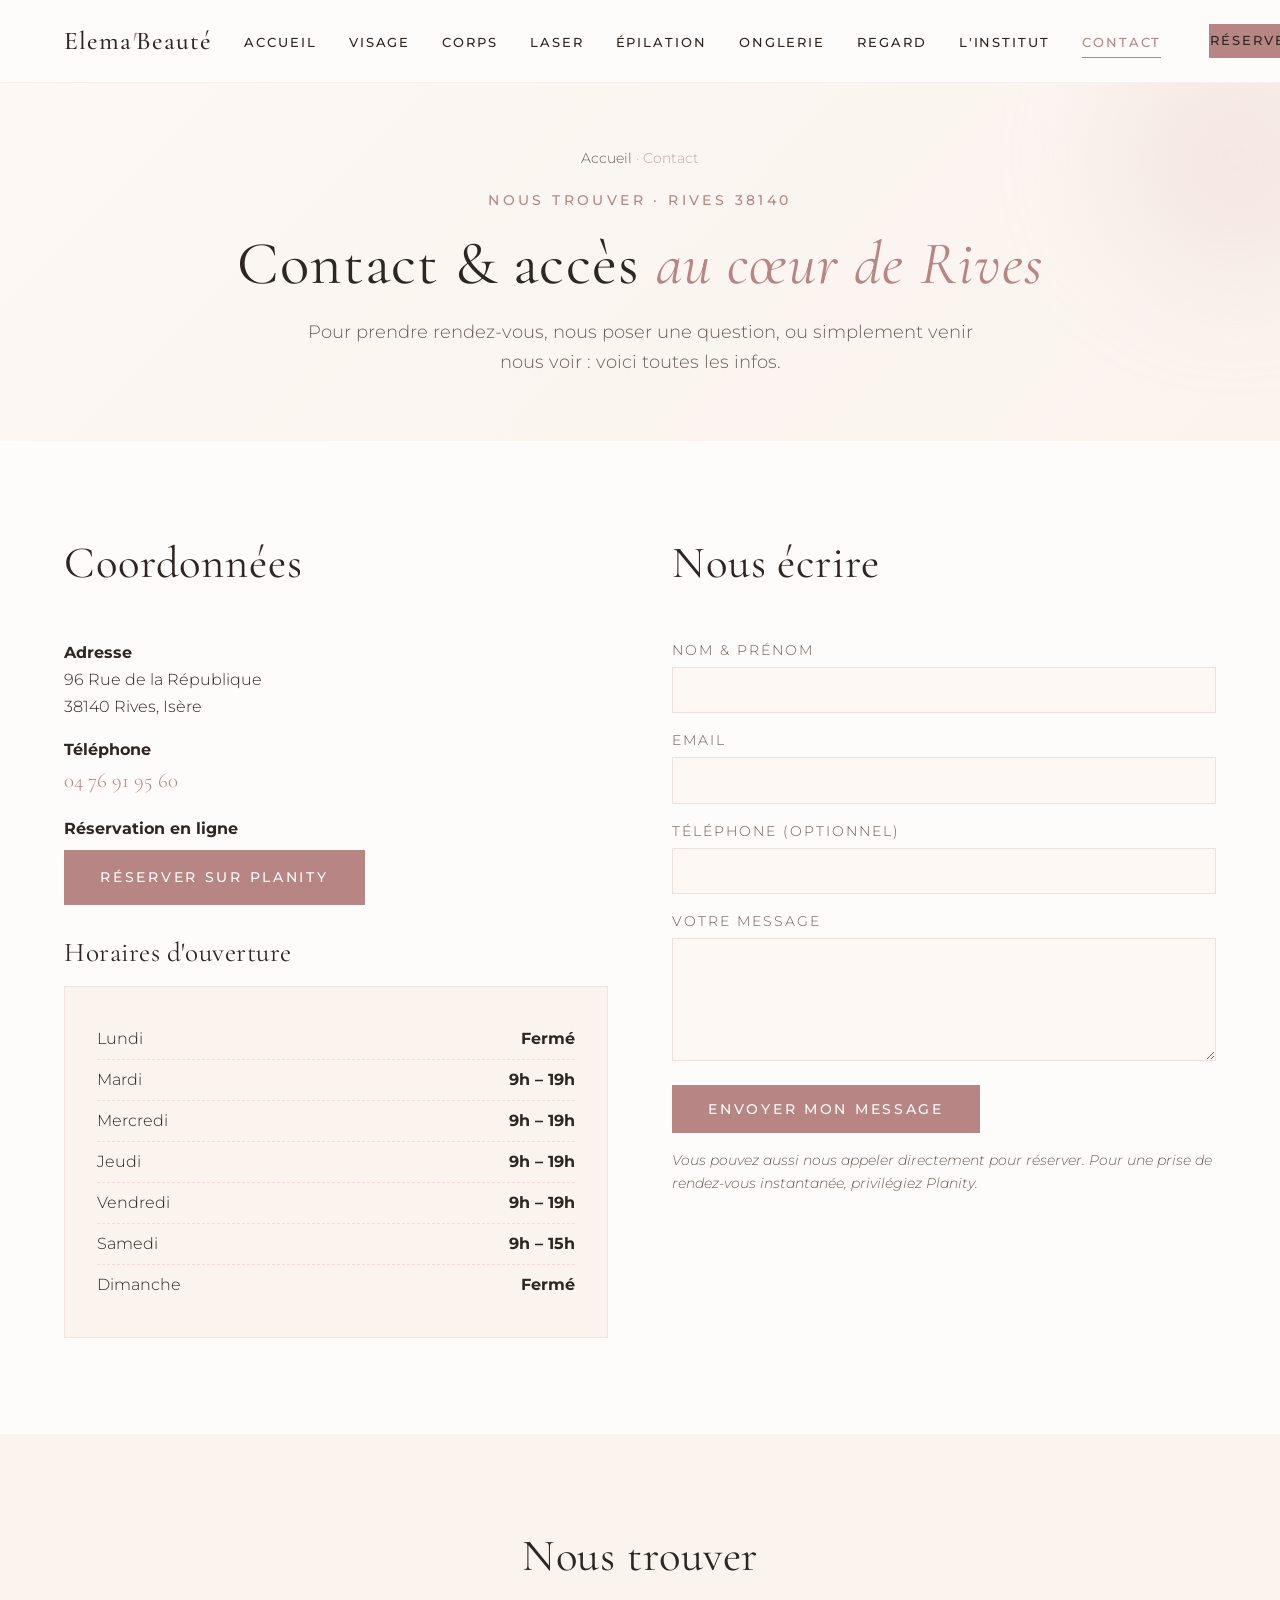
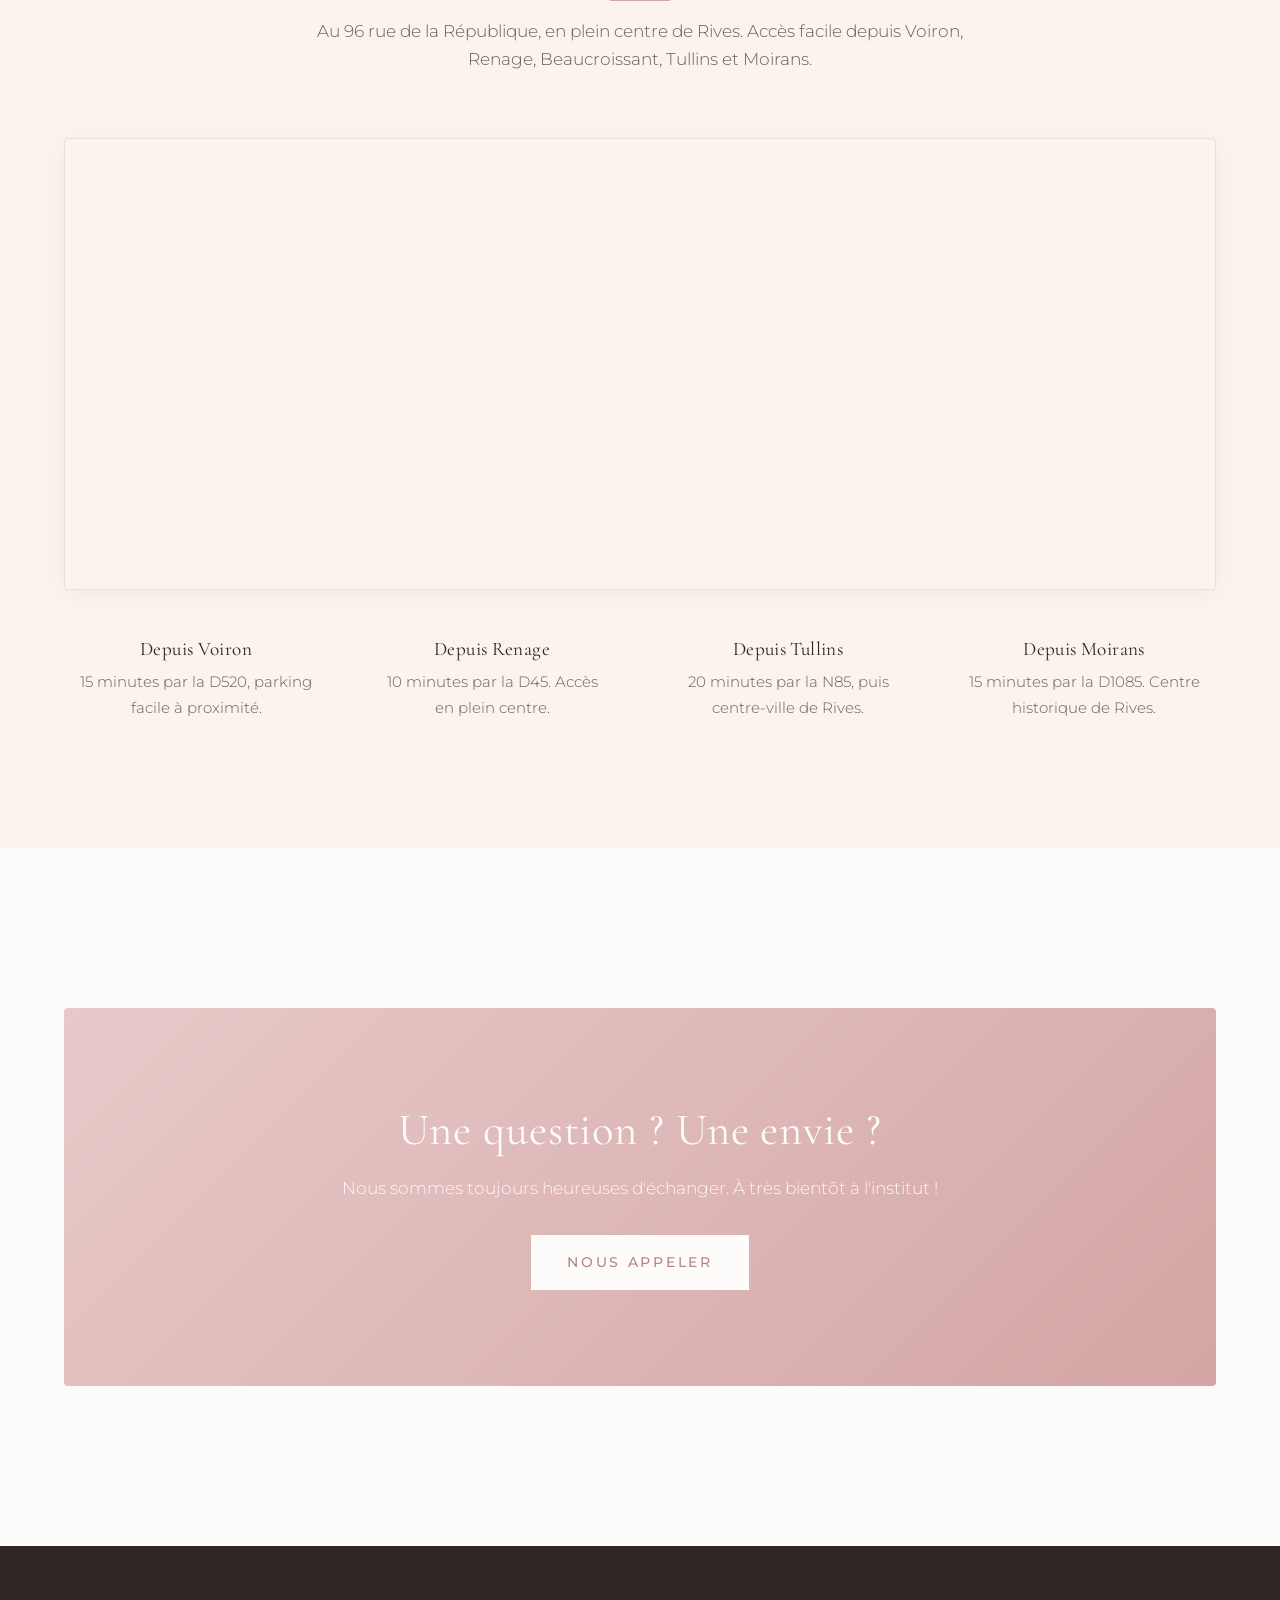
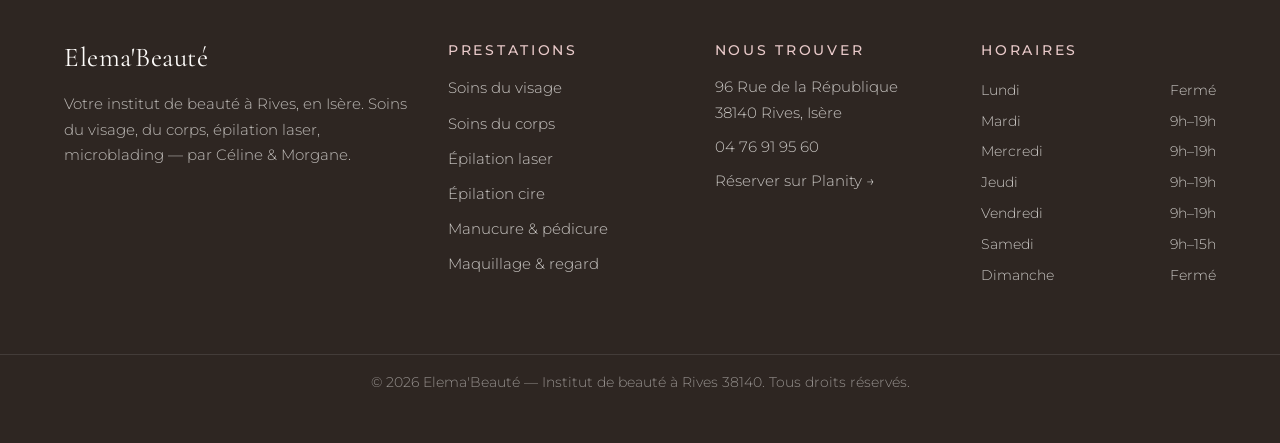
==== contact.html @ 602cd8ba "Initial commit — site Elema'Beauté Rives 38140 Site vitrine multi-pages pour l'institut de beauté El" ====
<!DOCTYPE html>
<html lang="fr">
<head>
  <meta charset="UTF-8">
  <meta name="viewport" content="width=device-width, initial-scale=1.0">

  <title>Contact Elema'Beauté Rives 38140 — Adresse, horaires, plan d'accès</title>
  <meta name="description" content="Contactez Elema'Beauté à Rives : 96 Rue de la République, 38140 Rives. Tél : 04 76 91 95 60. Horaires, plan, accès depuis Voiron, Renage, Tullins.">
  <meta name="keywords" content="contact Elema'Beauté, institut Rives adresse, accès institut Rives Voiron, plan Rives 38140, téléphone institut beauté Rives">
  <meta name="robots" content="index, follow">
  <link rel="canonical" href="https://elemabeaute.fr/contact.html">

  <meta property="og:title" content="Contact Elema'Beauté à Rives 38140">
  <meta property="og:description" content="96 Rue de la République, 38140 Rives. 04 76 91 95 60.">
  <meta property="og:type" content="website">
  <meta property="og:url" content="https://elemabeaute.fr/contact.html">

  <meta name="geo.region" content="FR-38">
  <meta name="geo.placename" content="Rives">
  <meta name="geo.position" content="45.353;5.503">
  <meta name="ICBM" content="45.353, 5.503">

  <link rel="preconnect" href="https://fonts.googleapis.com">
  <link rel="preconnect" href="https://fonts.gstatic.com" crossorigin>
  <link href="https://fonts.googleapis.com/css2?family=Cormorant+Garamond:ital,wght@0,300;0,400;0,500;1,400&family=Montserrat:wght@300;400;500;600&display=swap" rel="stylesheet">
  <link rel="stylesheet" href="css/style.css">
  <link rel="icon" type="image/svg+xml" href="data:image/svg+xml,<svg xmlns='http://www.w3.org/2000/svg' viewBox='0 0 32 32'><text y='26' font-size='28'>🌸</text></svg>">
</head>
<body>

  <nav class="navbar"><div class="container">
    <a href="index.html" class="nav-logo">Elema<span>'</span>Beauté</a>
    <button class="nav-toggle" aria-label="Ouvrir le menu" aria-expanded="false"><span></span><span></span><span></span></button>
    <ul class="nav-menu">
      <li><a href="index.html">Accueil</a></li>
      <li><a href="soins-visage.html">Visage</a></li>
      <li><a href="soins-corps.html">Corps</a></li>
      <li><a href="epilation-laser.html">Laser</a></li>
      <li><a href="epilation.html">Épilation</a></li>
      <li><a href="manucure-pedicure.html">Onglerie</a></li>
      <li><a href="maquillage-regard.html">Regard</a></li>
      <li><a href="institut.html">L'institut</a></li>
      <li><a href="contact.html" class="active">Contact</a></li>
      <li class="nav-cta"><a href="https://www.planity.com/elema-beaute-38140-rives" target="_blank" rel="noopener" class="btn btn-primary">Réserver</a></li>
    </ul>
  </div></nav>

  <header class="page-hero">
    <div class="container">
      <nav class="breadcrumb"><a href="index.html">Accueil</a> · Contact</nav>
      <span class="eyebrow">Nous trouver · Rives 38140</span>
      <h1>Contact & accès <span style="color:var(--rose-poudre-fonce);font-style:italic;">au cœur de Rives</span></h1>
      <p>Pour prendre rendez-vous, nous poser une question, ou simplement venir nous voir : voici toutes les infos.</p>
    </div>
  </header>

  <section class="section-white">
    <div class="container">
      <div style="display:grid;grid-template-columns:1fr 1fr;gap:var(--space-lg);">
        <div>
          <h2 class="brush-stroke">Coordonnées</h2>

          <p style="margin-top:var(--space-md);"><strong>Adresse</strong><br>
          96 Rue de la République<br>
          38140 Rives, Isère</p>

          <p><strong>Téléphone</strong><br>
          <a href="tel:+33476919560" style="font-size:1.3rem;font-family:var(--font-serif);">04 76 91 95 60</a></p>

          <p><strong>Réservation en ligne</strong><br>
          <a href="https://www.planity.com/elema-beaute-38140-rives" target="_blank" rel="noopener" class="btn btn-primary" style="margin-top:var(--space-xs);">Réserver sur Planity</a></p>

          <h3 style="margin-top:var(--space-md);">Horaires d'ouverture</h3>
          <div style="background:var(--creme);padding:var(--space-md);border:1px solid rgba(212,165,165,0.2);">
            <div style="display:flex;justify-content:space-between;padding:0.4rem 0;border-bottom:1px dashed rgba(212,165,165,0.3);"><span>Lundi</span><strong>Fermé</strong></div>
            <div style="display:flex;justify-content:space-between;padding:0.4rem 0;border-bottom:1px dashed rgba(212,165,165,0.3);"><span>Mardi</span><strong>9h – 19h</strong></div>
            <div style="display:flex;justify-content:space-between;padding:0.4rem 0;border-bottom:1px dashed rgba(212,165,165,0.3);"><span>Mercredi</span><strong>9h – 19h</strong></div>
            <div style="display:flex;justify-content:space-between;padding:0.4rem 0;border-bottom:1px dashed rgba(212,165,165,0.3);"><span>Jeudi</span><strong>9h – 19h</strong></div>
            <div style="display:flex;justify-content:space-between;padding:0.4rem 0;border-bottom:1px dashed rgba(212,165,165,0.3);"><span>Vendredi</span><strong>9h – 19h</strong></div>
            <div style="display:flex;justify-content:space-between;padding:0.4rem 0;border-bottom:1px dashed rgba(212,165,165,0.3);"><span>Samedi</span><strong>9h – 15h</strong></div>
            <div style="display:flex;justify-content:space-between;padding:0.4rem 0;"><span>Dimanche</span><strong>Fermé</strong></div>
          </div>
        </div>

        <div>
          <h2 class="brush-stroke">Nous écrire</h2>
          <form action="mailto:contact@elemabeaute.fr" method="post" enctype="text/plain" style="margin-top:var(--space-md);">
            <div style="margin-bottom:var(--space-sm);">
              <label for="name" style="display:block;margin-bottom:0.3rem;font-size:0.85rem;letter-spacing:0.15em;text-transform:uppercase;color:var(--gris-doux);">Nom & Prénom</label>
              <input type="text" id="name" name="name" required style="width:100%;padding:0.8rem;border:1px solid rgba(212,165,165,0.3);background:var(--creme-clair);font-family:var(--font-sans);font-size:1rem;">
            </div>
            <div style="margin-bottom:var(--space-sm);">
              <label for="email" style="display:block;margin-bottom:0.3rem;font-size:0.85rem;letter-spacing:0.15em;text-transform:uppercase;color:var(--gris-doux);">Email</label>
              <input type="email" id="email" name="email" required style="width:100%;padding:0.8rem;border:1px solid rgba(212,165,165,0.3);background:var(--creme-clair);font-family:var(--font-sans);font-size:1rem;">
            </div>
            <div style="margin-bottom:var(--space-sm);">
              <label for="phone" style="display:block;margin-bottom:0.3rem;font-size:0.85rem;letter-spacing:0.15em;text-transform:uppercase;color:var(--gris-doux);">Téléphone (optionnel)</label>
              <input type="tel" id="phone" name="phone" style="width:100%;padding:0.8rem;border:1px solid rgba(212,165,165,0.3);background:var(--creme-clair);font-family:var(--font-sans);font-size:1rem;">
            </div>
            <div style="margin-bottom:var(--space-sm);">
              <label for="message" style="display:block;margin-bottom:0.3rem;font-size:0.85rem;letter-spacing:0.15em;text-transform:uppercase;color:var(--gris-doux);">Votre message</label>
              <textarea id="message" name="message" rows="5" required style="width:100%;padding:0.8rem;border:1px solid rgba(212,165,165,0.3);background:var(--creme-clair);font-family:var(--font-sans);font-size:1rem;resize:vertical;"></textarea>
            </div>
            <button type="submit" class="btn btn-primary">Envoyer mon message</button>
          </form>

          <p style="margin-top:var(--space-sm);font-size:0.85rem;color:var(--gris-doux);font-style:italic;">Vous pouvez aussi nous appeler directement pour réserver. Pour une prise de rendez-vous instantanée, privilégiez Planity.</p>
        </div>
      </div>
    </div>
  </section>

  <section class="section-cream">
    <div class="container">
      <h2 class="section-title">Nous trouver</h2>
      <p class="section-intro">Au 96 rue de la République, en plein centre de Rives. Accès facile depuis Voiron, Renage, Beaucroissant, Tullins et Moirans.</p>

      <div style="border:1px solid rgba(212,165,165,0.3);overflow:hidden;border-radius:4px;box-shadow:var(--shadow-soft);">
        <iframe
          src="https://www.google.com/maps?q=96+Rue+de+la+République,+38140+Rives&hl=fr&output=embed"
          width="100%"
          height="450"
          style="border:0;display:block;"
          allowfullscreen=""
          loading="lazy"
          referrerpolicy="no-referrer-when-downgrade"
          title="Plan d'accès à Elema'Beauté à Rives"></iframe>
      </div>

      <div style="display:grid;grid-template-columns:repeat(auto-fit,minmax(200px,1fr));gap:var(--space-md);margin-top:var(--space-md);">
        <div class="benefit">
          <h4>Depuis Voiron</h4>
          <p>15 minutes par la D520, parking facile à proximité.</p>
        </div>
        <div class="benefit">
          <h4>Depuis Renage</h4>
          <p>10 minutes par la D45. Accès en plein centre.</p>
        </div>
        <div class="benefit">
          <h4>Depuis Tullins</h4>
          <p>20 minutes par la N85, puis centre-ville de Rives.</p>
        </div>
        <div class="benefit">
          <h4>Depuis Moirans</h4>
          <p>15 minutes par la D1085. Centre historique de Rives.</p>
        </div>
      </div>
    </div>
  </section>

  <section class="section-white">
    <div class="container">
      <div class="cta-block">
        <h2>Une question ? Une envie ?</h2>
        <p>Nous sommes toujours heureuses d'échanger. À très bientôt à l'institut !</p>
        <a href="tel:+33476919560" class="btn btn-primary">Nous appeler</a>
      </div>
    </div>
  </section>

  <footer class="footer">
    <div class="container">
      <div class="footer-brand"><h3>Elema'Beauté</h3><p>Votre institut de beauté à Rives, en Isère. Soins du visage, du corps, épilation laser, microblading — par Céline & Morgane.</p></div>
      <div><h4>Prestations</h4><ul><li><a href="soins-visage.html">Soins du visage</a></li><li><a href="soins-corps.html">Soins du corps</a></li><li><a href="epilation-laser.html">Épilation laser</a></li><li><a href="epilation.html">Épilation cire</a></li><li><a href="manucure-pedicure.html">Manucure & pédicure</a></li><li><a href="maquillage-regard.html">Maquillage & regard</a></li></ul></div>
      <div class="footer-contact"><h4>Nous trouver</h4><p>96 Rue de la République<br>38140 Rives, Isère</p><p><a href="tel:+33476919560">04 76 91 95 60</a></p><p><a href="https://www.planity.com/elema-beaute-38140-rives" target="_blank" rel="noopener">Réserver sur Planity →</a></p></div>
      <div><h4>Horaires</h4><div class="footer-hours"><div><span>Lundi</span><span>Fermé</span></div><div><span>Mardi</span><span>9h–19h</span></div><div><span>Mercredi</span><span>9h–19h</span></div><div><span>Jeudi</span><span>9h–19h</span></div><div><span>Vendredi</span><span>9h–19h</span></div><div><span>Samedi</span><span>9h–15h</span></div><div><span>Dimanche</span><span>Fermé</span></div></div></div>
    </div>
    <div class="footer-bottom"><p>© <span id="current-year"></span> Elema'Beauté — Institut de beauté à Rives 38140. Tous droits réservés.</p></div>
  </footer>

  <script src="js/main.js" defer></script>
</body>
</html>
---- css/style.css ----
/* ============================================
   ELEMA'BEAUTÉ — Feuille de style globale
   Institut de beauté à Rives (38140)
   ============================================ */

/* -------- Variables : charte rose poudré -------- */
:root {
  /* Palette */
  --rose-poudre: #d4a5a5;
  --rose-poudre-clair: #e8c9c9;
  --rose-poudre-fonce: #b88585;
  --vieux-rose: #c08989;
  --creme: #faf3ee;
  --creme-clair: #fdf8f4;
  --beige: #f0e4d8;
  --blanc-casse: #fefcfa;
  --noir-doux: #2e2622;
  --gris-doux: #6b5d57;
  --gris-clair: #b8a9a3;
  --dore: #c9a87c;

  /* Typographie */
  --font-serif: 'Cormorant Garamond', 'Times New Roman', serif;
  --font-sans: 'Montserrat', -apple-system, BlinkMacSystemFont, sans-serif;

  /* Espacements */
  --space-xs: 0.5rem;
  --space-sm: 1rem;
  --space-md: 2rem;
  --space-lg: 4rem;
  --space-xl: 6rem;

  /* Conteneur */
  --container-max: 1200px;
  --container-pad: 1.5rem;

  /* Transitions */
  --transition-fast: 0.2s ease;
  --transition: 0.35s ease;

  /* Ombres douces */
  --shadow-soft: 0 4px 20px rgba(180, 130, 130, 0.08);
  --shadow-medium: 0 10px 40px rgba(180, 130, 130, 0.12);
}

/* -------- Reset & base -------- */
*, *::before, *::after {
  box-sizing: border-box;
  margin: 0;
  padding: 0;
}

html {
  scroll-behavior: smooth;
  font-size: 16px;
}

body {
  font-family: var(--font-sans);
  font-weight: 300;
  font-size: 1rem;
  line-height: 1.7;
  color: var(--noir-doux);
  background-color: var(--blanc-casse);
  -webkit-font-smoothing: antialiased;
  -moz-osx-font-smoothing: grayscale;
}

img {
  max-width: 100%;
  height: auto;
  display: block;
}

a {
  color: var(--rose-poudre-fonce);
  text-decoration: none;
  transition: color var(--transition-fast);
}

a:hover {
  color: var(--vieux-rose);
}

/* -------- Typographie -------- */
h1, h2, h3, h4, h5, h6 {
  font-family: var(--font-serif);
  font-weight: 400;
  line-height: 1.2;
  color: var(--noir-doux);
  letter-spacing: 0.02em;
}

h1 {
  font-size: clamp(2.2rem, 5vw, 3.8rem);
  margin-bottom: var(--space-md);
}

h2 {
  font-size: clamp(1.8rem, 4vw, 2.8rem);
  margin-bottom: var(--space-sm);
}

h3 {
  font-size: clamp(1.3rem, 2.5vw, 1.7rem);
  margin-bottom: var(--space-sm);
}

h4 {
  font-size: 1.2rem;
  margin-bottom: var(--space-xs);
}

p {
  margin-bottom: var(--space-sm);
}

.eyebrow {
  font-family: var(--font-sans);
  font-size: 0.85rem;
  font-weight: 500;
  letter-spacing: 0.25em;
  text-transform: uppercase;
  color: var(--rose-poudre-fonce);
  margin-bottom: var(--space-sm);
  display: inline-block;
}

.section-title {
  text-align: center;
  margin-bottom: var(--space-sm);
}

.section-title::after {
  content: "";
  display: block;
  width: 60px;
  height: 1px;
  background-color: var(--rose-poudre);
  margin: var(--space-sm) auto 0;
}

.section-intro {
  text-align: center;
  max-width: 700px;
  margin: 0 auto var(--space-lg);
  color: var(--gris-doux);
  font-size: 1.05rem;
}

/* -------- Conteneur -------- */
.container {
  max-width: var(--container-max);
  margin: 0 auto;
  padding: 0 var(--container-pad);
}

.container-narrow {
  max-width: 900px;
  margin: 0 auto;
  padding: 0 var(--container-pad);
}

section {
  padding: var(--space-xl) 0;
}

/* -------- Boutons -------- */
.btn {
  display: inline-block;
  padding: 0.95rem 2.2rem;
  font-family: var(--font-sans);
  font-size: 0.85rem;
  font-weight: 500;
  letter-spacing: 0.2em;
  text-transform: uppercase;
  text-decoration: none;
  border: 1px solid transparent;
  cursor: pointer;
  transition: all var(--transition);
}

.btn-primary {
  background-color: var(--rose-poudre-fonce);
  color: var(--blanc-casse);
  border-color: var(--rose-poudre-fonce);
}

.btn-primary:hover {
  background-color: var(--vieux-rose);
  color: var(--blanc-casse);
  transform: translateY(-2px);
  box-shadow: var(--shadow-medium);
}

.btn-outline {
  background-color: transparent;
  color: var(--rose-poudre-fonce);
  border-color: var(--rose-poudre-fonce);
}

.btn-outline:hover {
  background-color: var(--rose-poudre-fonce);
  color: var(--blanc-casse);
}

.btn-ghost {
  background: transparent;
  color: var(--noir-doux);
  border-color: transparent;
  padding: 0.5rem 1rem;
}

.btn-ghost:hover {
  color: var(--rose-poudre-fonce);
}

/* -------- Navigation -------- */
.navbar {
  position: sticky;
  top: 0;
  z-index: 100;
  background-color: rgba(254, 252, 250, 0.96);
  backdrop-filter: blur(10px);
  border-bottom: 1px solid rgba(212, 165, 165, 0.15);
  padding: 1.2rem 0;
}

.navbar .container {
  display: flex;
  justify-content: space-between;
  align-items: center;
  gap: var(--space-md);
}

.nav-logo {
  font-family: var(--font-serif);
  font-size: 1.6rem;
  font-weight: 500;
  color: var(--noir-doux);
  letter-spacing: 0.04em;
  text-decoration: none;
}

.nav-logo span {
  color: var(--rose-poudre-fonce);
  font-style: italic;
}

.nav-menu {
  display: flex;
  list-style: none;
  gap: 2rem;
  align-items: center;
}

.nav-menu a {
  font-family: var(--font-sans);
  font-size: 0.8rem;
  font-weight: 500;
  letter-spacing: 0.15em;
  text-transform: uppercase;
  color: var(--noir-doux);
  position: relative;
  padding: 0.3rem 0;
}

.nav-menu a:hover,
.nav-menu a.active {
  color: var(--rose-poudre-fonce);
}

.nav-menu a.active::after {
  content: "";
  position: absolute;
  bottom: -4px;
  left: 0;
  right: 0;
  height: 1px;
  background-color: var(--rose-poudre-fonce);
}

.nav-toggle {
  display: none;
  background: none;
  border: none;
  cursor: pointer;
  padding: 0.5rem;
  flex-direction: column;
  gap: 5px;
}

.nav-toggle span {
  display: block;
  width: 25px;
  height: 2px;
  background-color: var(--noir-doux);
  transition: var(--transition);
}

.nav-cta {
  margin-left: 1rem;
}

/* -------- Hero -------- */
.hero {
  position: relative;
  min-height: 80vh;
  display: flex;
  align-items: center;
  background: linear-gradient(135deg, var(--creme-clair) 0%, var(--creme) 50%, var(--beige) 100%);
  overflow: hidden;
  padding: var(--space-xl) 0;
}

.hero::before {
  content: "";
  position: absolute;
  top: -100px;
  right: -100px;
  width: 400px;
  height: 400px;
  background-color: var(--rose-poudre-clair);
  border-radius: 50%;
  opacity: 0.3;
  filter: blur(80px);
}

.hero::after {
  content: "";
  position: absolute;
  bottom: -150px;
  left: -100px;
  width: 500px;
  height: 500px;
  background-color: var(--rose-poudre);
  border-radius: 50%;
  opacity: 0.15;
  filter: blur(100px);
}

.hero .container {
  position: relative;
  z-index: 2;
  display: grid;
  grid-template-columns: 1fr 1fr;
  gap: var(--space-lg);
  align-items: center;
}

.hero-content h1 {
  margin-bottom: var(--space-md);
}

.hero-content h1 .accent {
  color: var(--rose-poudre-fonce);
  font-style: italic;
}

.hero-subtitle {
  font-size: 1.15rem;
  color: var(--gris-doux);
  margin-bottom: var(--space-md);
  max-width: 540px;
}

.hero-cta {
  display: flex;
  gap: var(--space-sm);
  flex-wrap: wrap;
}

.hero-image {
  position: relative;
}

.hero-image img {
  border-radius: 4px;
  box-shadow: var(--shadow-medium);
}

.hero-image::before {
  content: "";
  position: absolute;
  top: 20px;
  left: 20px;
  right: -20px;
  bottom: -20px;
  border: 1px solid var(--rose-poudre);
  z-index: -1;
}

/* Hero secondaire (pages internes) */
.page-hero {
  background: linear-gradient(135deg, var(--creme-clair) 0%, var(--creme) 100%);
  padding: var(--space-lg) 0;
  text-align: center;
  position: relative;
  overflow: hidden;
}

.page-hero::before {
  content: "";
  position: absolute;
  top: -50px;
  right: -80px;
  width: 250px;
  height: 250px;
  background-color: var(--rose-poudre-clair);
  border-radius: 50%;
  opacity: 0.3;
  filter: blur(60px);
}

.page-hero .container {
  position: relative;
  z-index: 2;
}

.page-hero h1 {
  margin-bottom: var(--space-sm);
}

.page-hero p {
  max-width: 700px;
  margin: 0 auto;
  color: var(--gris-doux);
  font-size: 1.1rem;
}

.breadcrumb {
  font-size: 0.85rem;
  color: var(--gris-clair);
  margin-bottom: var(--space-sm);
}

.breadcrumb a {
  color: var(--gris-doux);
}

/* -------- Sections alternées -------- */
.section-cream {
  background-color: var(--creme);
}

.section-rose {
  background-color: var(--creme-clair);
}

.section-white {
  background-color: var(--blanc-casse);
}

/* -------- Cards services -------- */
.services-grid {
  display: grid;
  grid-template-columns: repeat(auto-fit, minmax(280px, 1fr));
  gap: var(--space-md);
  margin-top: var(--space-md);
}

.service-card {
  background-color: var(--blanc-casse);
  padding: var(--space-md);
  border: 1px solid rgba(212, 165, 165, 0.2);
  transition: all var(--transition);
  text-align: center;
}

.service-card:hover {
  transform: translateY(-5px);
  box-shadow: var(--shadow-medium);
  border-color: var(--rose-poudre);
}

.service-card-icon {
  width: 60px;
  height: 60px;
  margin: 0 auto var(--space-sm);
  display: flex;
  align-items: center;
  justify-content: center;
  background-color: var(--creme);
  border-radius: 50%;
  color: var(--rose-poudre-fonce);
}

.service-card h3 {
  margin-bottom: var(--space-xs);
}

.service-card p {
  color: var(--gris-doux);
  font-size: 0.95rem;
  margin-bottom: var(--space-sm);
}

.service-card a {
  font-family: var(--font-sans);
  font-size: 0.8rem;
  font-weight: 500;
  letter-spacing: 0.2em;
  text-transform: uppercase;
  color: var(--rose-poudre-fonce);
}

.service-card a::after {
  content: " →";
}

/* -------- Tableau prix -------- */
.pricing-table {
  margin: var(--space-md) 0;
  background-color: var(--blanc-casse);
  border: 1px solid rgba(212, 165, 165, 0.2);
  padding: var(--space-md);
}

.pricing-table h3 {
  color: var(--rose-poudre-fonce);
  border-bottom: 1px solid var(--rose-poudre-clair);
  padding-bottom: var(--space-xs);
  margin-bottom: var(--space-sm);
}

.pricing-row {
  display: flex;
  justify-content: space-between;
  align-items: baseline;
  padding: 0.8rem 0;
  border-bottom: 1px dashed rgba(212, 165, 165, 0.2);
  gap: var(--space-sm);
}

.pricing-row:last-child {
  border-bottom: none;
}

.pricing-info {
  flex: 1;
}

.pricing-name {
  font-weight: 500;
  color: var(--noir-doux);
}

.pricing-duration {
  font-size: 0.85rem;
  color: var(--gris-clair);
  display: block;
  margin-top: 2px;
}

.pricing-price {
  font-family: var(--font-serif);
  font-size: 1.3rem;
  color: var(--rose-poudre-fonce);
  font-weight: 500;
  white-space: nowrap;
}

/* -------- Benefits / Listes valorisées -------- */
.benefits-grid {
  display: grid;
  grid-template-columns: repeat(auto-fit, minmax(250px, 1fr));
  gap: var(--space-md);
  margin: var(--space-md) 0;
}

.benefit {
  text-align: center;
  padding: var(--space-sm);
}

.benefit-number {
  font-family: var(--font-serif);
  font-size: 2.5rem;
  color: var(--rose-poudre);
  font-style: italic;
  display: block;
  margin-bottom: var(--space-xs);
}

.benefit h4 {
  margin-bottom: var(--space-xs);
}

.benefit p {
  color: var(--gris-doux);
  font-size: 0.95rem;
}

/* Liste check */
.check-list {
  list-style: none;
  margin: var(--space-sm) 0;
}

.check-list li {
  padding: 0.5rem 0 0.5rem 2rem;
  position: relative;
  color: var(--noir-doux);
}

.check-list li::before {
  content: "✓";
  position: absolute;
  left: 0;
  color: var(--rose-poudre-fonce);
  font-weight: 500;
}

/* -------- Étapes / déroulé -------- */
.steps {
  display: grid;
  grid-template-columns: repeat(auto-fit, minmax(220px, 1fr));
  gap: var(--space-md);
  margin: var(--space-md) 0;
  counter-reset: step;
}

.step {
  text-align: center;
  position: relative;
  padding: var(--space-md) var(--space-sm);
}

.step::before {
  counter-increment: step;
  content: counter(step, decimal-leading-zero);
  font-family: var(--font-serif);
  font-style: italic;
  font-size: 3rem;
  color: var(--rose-poudre);
  opacity: 0.6;
  display: block;
  margin-bottom: var(--space-xs);
}

.step h4 {
  margin-bottom: var(--space-xs);
}

.step p {
  color: var(--gris-doux);
  font-size: 0.95rem;
}

/* -------- FAQ -------- */
.faq {
  max-width: 800px;
  margin: 0 auto;
}

.faq-item {
  border-bottom: 1px solid rgba(212, 165, 165, 0.3);
  padding: var(--space-sm) 0;
}

.faq-question {
  width: 100%;
  background: none;
  border: none;
  text-align: left;
  font-family: var(--font-serif);
  font-size: 1.15rem;
  color: var(--noir-doux);
  cursor: pointer;
  padding: 0.5rem 0;
  display: flex;
  justify-content: space-between;
  align-items: center;
  gap: var(--space-sm);
  transition: color var(--transition-fast);
}

.faq-question:hover {
  color: var(--rose-poudre-fonce);
}

.faq-question::after {
  content: "+";
  font-size: 1.5rem;
  color: var(--rose-poudre-fonce);
  transition: transform var(--transition);
  flex-shrink: 0;
}

.faq-item.open .faq-question::after {
  transform: rotate(45deg);
}

.faq-answer {
  max-height: 0;
  overflow: hidden;
  transition: max-height var(--transition), padding var(--transition);
  color: var(--gris-doux);
  line-height: 1.7;
}

.faq-item.open .faq-answer {
  max-height: 500px;
  padding: 0.5rem 0 var(--space-sm);
}

/* -------- Témoignages -------- */
.testimonials {
  display: grid;
  grid-template-columns: repeat(auto-fit, minmax(280px, 1fr));
  gap: var(--space-md);
  margin-top: var(--space-md);
}

.testimonial {
  background-color: var(--blanc-casse);
  padding: var(--space-md);
  border: 1px solid rgba(212, 165, 165, 0.2);
  position: relative;
}

.testimonial::before {
  content: """;
  position: absolute;
  top: -10px;
  left: 20px;
  font-family: var(--font-serif);
  font-size: 5rem;
  color: var(--rose-poudre);
  line-height: 1;
}

.testimonial-stars {
  color: var(--dore);
  margin-bottom: var(--space-xs);
  letter-spacing: 2px;
}

.testimonial-text {
  font-style: italic;
  color: var(--gris-doux);
  margin-bottom: var(--space-sm);
  line-height: 1.7;
}

.testimonial-author {
  font-weight: 500;
  color: var(--noir-doux);
}

/* -------- CTA Block -------- */
.cta-block {
  background: linear-gradient(135deg, var(--rose-poudre-clair) 0%, var(--rose-poudre) 100%);
  padding: var(--space-xl) var(--space-md);
  text-align: center;
  color: var(--blanc-casse);
  border-radius: 4px;
  margin: var(--space-lg) 0;
}

.cta-block h2 {
  color: var(--blanc-casse);
  margin-bottom: var(--space-sm);
}

.cta-block p {
  color: rgba(254, 252, 250, 0.95);
  margin-bottom: var(--space-md);
  font-size: 1.05rem;
  max-width: 600px;
  margin-left: auto;
  margin-right: auto;
}

.cta-block .btn-primary {
  background-color: var(--blanc-casse);
  color: var(--rose-poudre-fonce);
  border-color: var(--blanc-casse);
}

.cta-block .btn-primary:hover {
  background-color: var(--noir-doux);
  color: var(--blanc-casse);
  border-color: var(--noir-doux);
}

/* -------- Footer -------- */
.footer {
  background-color: var(--noir-doux);
  color: var(--blanc-casse);
  padding: var(--space-xl) 0 var(--space-md);
}

.footer .container {
  display: grid;
  grid-template-columns: 1.5fr 1fr 1fr 1fr;
  gap: var(--space-md);
  margin-bottom: var(--space-lg);
}

.footer-brand h3 {
  color: var(--blanc-casse);
  font-family: var(--font-serif);
  margin-bottom: var(--space-sm);
}

.footer-brand p {
  color: rgba(254, 252, 250, 0.7);
  font-size: 0.95rem;
}

.footer h4 {
  font-family: var(--font-sans);
  font-size: 0.85rem;
  letter-spacing: 0.2em;
  text-transform: uppercase;
  color: var(--rose-poudre-clair);
  margin-bottom: var(--space-sm);
  font-weight: 500;
}

.footer ul {
  list-style: none;
}

.footer ul li {
  margin-bottom: 0.5rem;
}

.footer ul a,
.footer-contact a {
  color: rgba(254, 252, 250, 0.75);
  font-size: 0.95rem;
  transition: color var(--transition-fast);
}

.footer ul a:hover,
.footer-contact a:hover {
  color: var(--rose-poudre-clair);
}

.footer-contact p {
  color: rgba(254, 252, 250, 0.75);
  margin-bottom: 0.5rem;
  font-size: 0.95rem;
}

.footer-hours {
  font-size: 0.9rem;
}

.footer-hours div {
  display: flex;
  justify-content: space-between;
  padding: 0.2rem 0;
  color: rgba(254, 252, 250, 0.75);
}

.footer-bottom {
  border-top: 1px solid rgba(254, 252, 250, 0.1);
  padding-top: var(--space-sm);
  text-align: center;
  font-size: 0.85rem;
  color: rgba(254, 252, 250, 0.5);
}

/* -------- Responsive -------- */
@media (max-width: 968px) {
  .hero .container {
    grid-template-columns: 1fr;
    text-align: center;
  }

  .hero-image {
    order: -1;
    max-width: 500px;
    margin: 0 auto;
  }

  .hero-cta {
    justify-content: center;
  }

  .footer .container {
    grid-template-columns: 1fr 1fr;
  }
}

@media (max-width: 768px) {
  :root {
    --space-xl: 4rem;
    --space-lg: 3rem;
  }

  .navbar .container {
    flex-wrap: wrap;
  }

  .nav-toggle {
    display: flex;
  }

  .nav-menu {
    flex-direction: column;
    width: 100%;
    background-color: var(--blanc-casse);
    padding: var(--space-md) 0;
    gap: 0;
    display: none;
  }

  .nav-menu.open {
    display: flex;
  }

  .nav-menu li {
    width: 100%;
    text-align: center;
    padding: 0.7rem 0;
  }

  .nav-cta {
    margin: var(--space-sm) auto 0;
  }

  .hero {
    min-height: auto;
  }

  .hero-cta {
    flex-direction: column;
    align-items: stretch;
  }

  .hero-cta .btn {
    text-align: center;
  }

  .footer .container {
    grid-template-columns: 1fr;
    gap: var(--space-md);
  }

  .pricing-row {
    flex-direction: column;
    align-items: flex-start;
    gap: 0.3rem;
  }
}

/* -------- Utilitaires -------- */
.text-center { text-align: center; }
.mt-lg { margin-top: var(--space-lg); }
.mb-lg { margin-bottom: var(--space-lg); }

/* Animations légères */
@keyframes fadeInUp {
  from {
    opacity: 0;
    transform: translateY(20px);
  }
  to {
    opacity: 1;
    transform: translateY(0);
  }
}

.fade-in {
  animation: fadeInUp 0.8s ease-out;
}

/* Coup de pinceau décoratif (réf : flyer client) */
.brush-stroke {
  position: relative;
  display: inline-block;
}

.brush-stroke::before {
  content: "";
  position: absolute;
  top: 50%;
  left: -10%;
  right: -10%;
  height: 1.5em;
  background-color: var(--rose-poudre-clair);
  opacity: 0.4;
  z-index: -1;
  transform: translateY(-50%) skewX(-3deg);
  border-radius: 50% 30% 40% 60%;
}
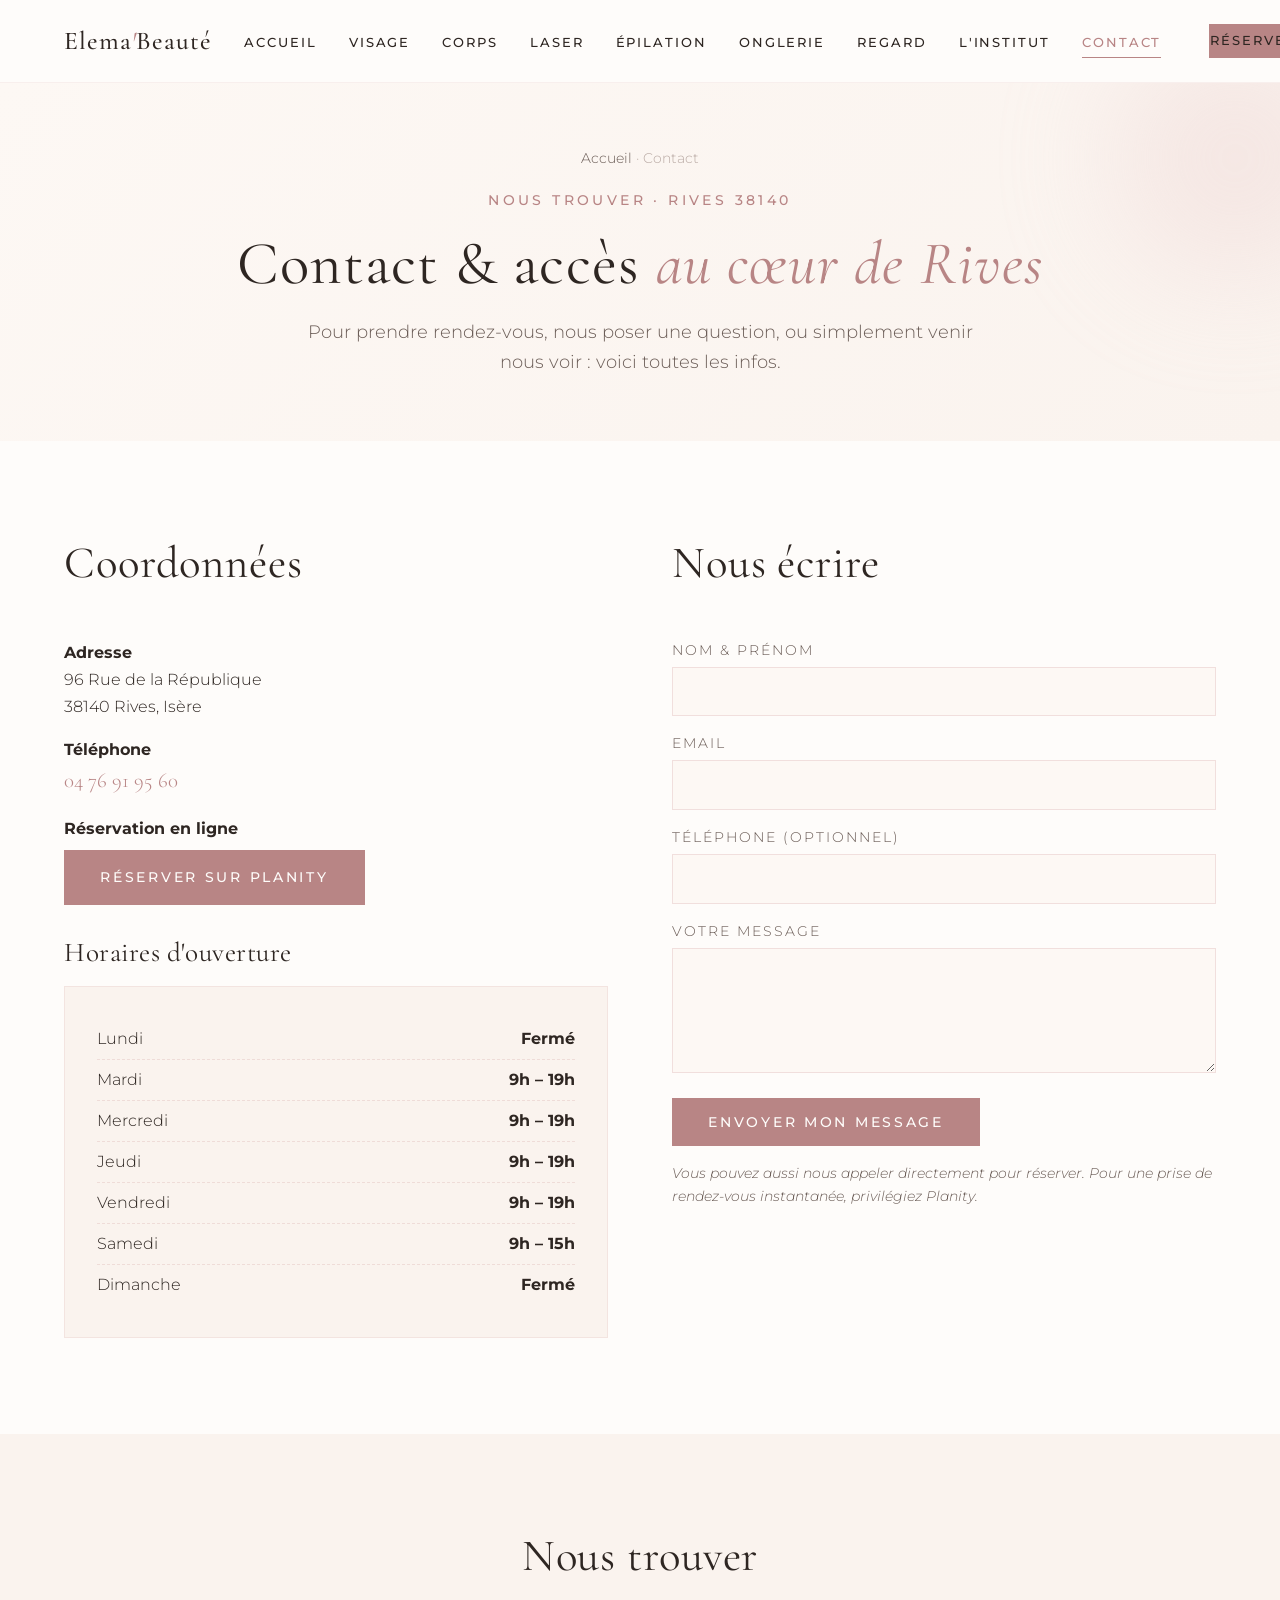
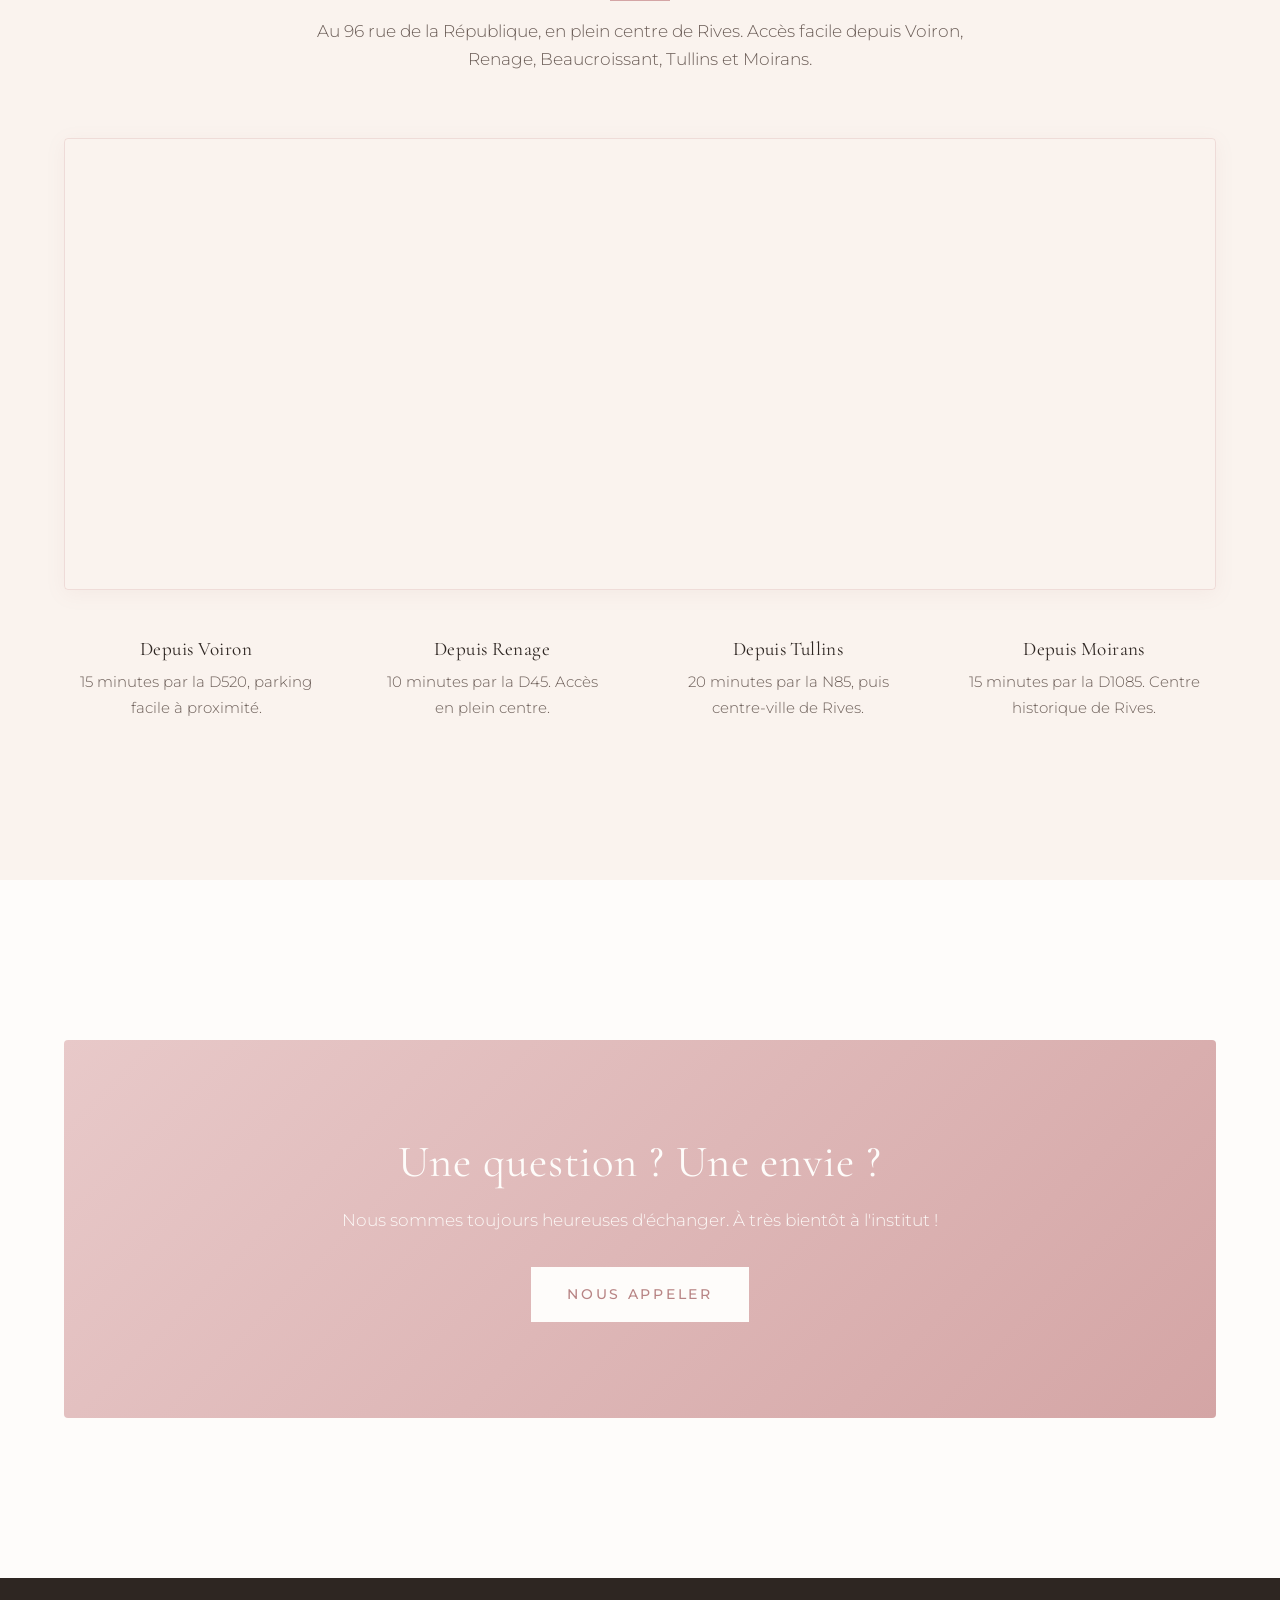
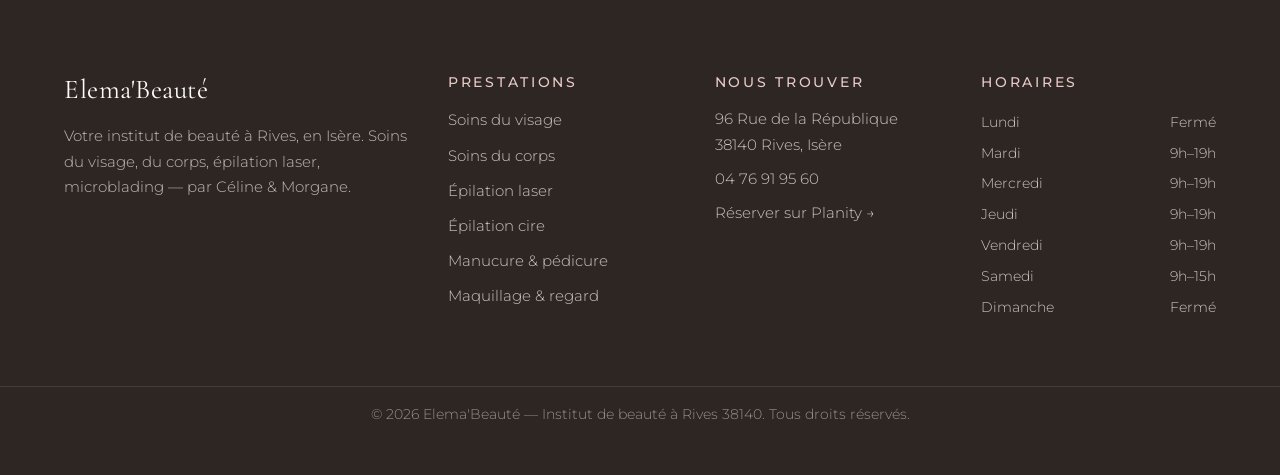
==== commit 9050078d: "Optimisation responsive multi-appareils - Ajout breakpoints : 1400px (grand écran), 1100px (navbar h" ====
--- a/contact.html
+++ b/contact.html
@@ -56,7 +56,7 @@
 
   <section class="section-white">
     <div class="container">
-      <div style="display:grid;grid-template-columns:1fr 1fr;gap:var(--space-lg);">
+      <div class="two-col-aligned-center" style="align-items:start;">
         <div>
           <h2 class="brush-stroke">Coordonnées</h2>
 
@@ -71,35 +71,35 @@
           <a href="https://www.planity.com/elema-beaute-38140-rives" target="_blank" rel="noopener" class="btn btn-primary" style="margin-top:var(--space-xs);">Réserver sur Planity</a></p>
 
           <h3 style="margin-top:var(--space-md);">Horaires d'ouverture</h3>
-          <div style="background:var(--creme);padding:var(--space-md);border:1px solid rgba(212,165,165,0.2);">
-            <div style="display:flex;justify-content:space-between;padding:0.4rem 0;border-bottom:1px dashed rgba(212,165,165,0.3);"><span>Lundi</span><strong>Fermé</strong></div>
-            <div style="display:flex;justify-content:space-between;padding:0.4rem 0;border-bottom:1px dashed rgba(212,165,165,0.3);"><span>Mardi</span><strong>9h – 19h</strong></div>
-            <div style="display:flex;justify-content:space-between;padding:0.4rem 0;border-bottom:1px dashed rgba(212,165,165,0.3);"><span>Mercredi</span><strong>9h – 19h</strong></div>
-            <div style="display:flex;justify-content:space-between;padding:0.4rem 0;border-bottom:1px dashed rgba(212,165,165,0.3);"><span>Jeudi</span><strong>9h – 19h</strong></div>
-            <div style="display:flex;justify-content:space-between;padding:0.4rem 0;border-bottom:1px dashed rgba(212,165,165,0.3);"><span>Vendredi</span><strong>9h – 19h</strong></div>
-            <div style="display:flex;justify-content:space-between;padding:0.4rem 0;border-bottom:1px dashed rgba(212,165,165,0.3);"><span>Samedi</span><strong>9h – 15h</strong></div>
-            <div style="display:flex;justify-content:space-between;padding:0.4rem 0;"><span>Dimanche</span><strong>Fermé</strong></div>
+          <div class="hours-box">
+            <div class="hours-row"><span>Lundi</span><strong>Fermé</strong></div>
+            <div class="hours-row"><span>Mardi</span><strong>9h – 19h</strong></div>
+            <div class="hours-row"><span>Mercredi</span><strong>9h – 19h</strong></div>
+            <div class="hours-row"><span>Jeudi</span><strong>9h – 19h</strong></div>
+            <div class="hours-row"><span>Vendredi</span><strong>9h – 19h</strong></div>
+            <div class="hours-row"><span>Samedi</span><strong>9h – 15h</strong></div>
+            <div class="hours-row"><span>Dimanche</span><strong>Fermé</strong></div>
           </div>
         </div>
 
         <div>
           <h2 class="brush-stroke">Nous écrire</h2>
           <form action="mailto:contact@elemabeaute.fr" method="post" enctype="text/plain" style="margin-top:var(--space-md);">
-            <div style="margin-bottom:var(--space-sm);">
-              <label for="name" style="display:block;margin-bottom:0.3rem;font-size:0.85rem;letter-spacing:0.15em;text-transform:uppercase;color:var(--gris-doux);">Nom & Prénom</label>
-              <input type="text" id="name" name="name" required style="width:100%;padding:0.8rem;border:1px solid rgba(212,165,165,0.3);background:var(--creme-clair);font-family:var(--font-sans);font-size:1rem;">
+            <div class="form-group">
+              <label for="name">Nom & Prénom</label>
+              <input type="text" id="name" name="name" required autocomplete="name">
             </div>
-            <div style="margin-bottom:var(--space-sm);">
-              <label for="email" style="display:block;margin-bottom:0.3rem;font-size:0.85rem;letter-spacing:0.15em;text-transform:uppercase;color:var(--gris-doux);">Email</label>
-              <input type="email" id="email" name="email" required style="width:100%;padding:0.8rem;border:1px solid rgba(212,165,165,0.3);background:var(--creme-clair);font-family:var(--font-sans);font-size:1rem;">
+            <div class="form-group">
+              <label for="email">Email</label>
+              <input type="email" id="email" name="email" required autocomplete="email">
             </div>
-            <div style="margin-bottom:var(--space-sm);">
-              <label for="phone" style="display:block;margin-bottom:0.3rem;font-size:0.85rem;letter-spacing:0.15em;text-transform:uppercase;color:var(--gris-doux);">Téléphone (optionnel)</label>
-              <input type="tel" id="phone" name="phone" style="width:100%;padding:0.8rem;border:1px solid rgba(212,165,165,0.3);background:var(--creme-clair);font-family:var(--font-sans);font-size:1rem;">
+            <div class="form-group">
+              <label for="phone">Téléphone (optionnel)</label>
+              <input type="tel" id="phone" name="phone" autocomplete="tel">
             </div>
-            <div style="margin-bottom:var(--space-sm);">
-              <label for="message" style="display:block;margin-bottom:0.3rem;font-size:0.85rem;letter-spacing:0.15em;text-transform:uppercase;color:var(--gris-doux);">Votre message</label>
-              <textarea id="message" name="message" rows="5" required style="width:100%;padding:0.8rem;border:1px solid rgba(212,165,165,0.3);background:var(--creme-clair);font-family:var(--font-sans);font-size:1rem;resize:vertical;"></textarea>
+            <div class="form-group">
+              <label for="message">Votre message</label>
+              <textarea id="message" name="message" rows="5" required></textarea>
             </div>
             <button type="submit" class="btn btn-primary">Envoyer mon message</button>
           </form>
@@ -115,19 +115,16 @@
       <h2 class="section-title">Nous trouver</h2>
       <p class="section-intro">Au 96 rue de la République, en plein centre de Rives. Accès facile depuis Voiron, Renage, Beaucroissant, Tullins et Moirans.</p>
 
-      <div style="border:1px solid rgba(212,165,165,0.3);overflow:hidden;border-radius:4px;box-shadow:var(--shadow-soft);">
+      <div class="map-wrap">
         <iframe
           src="https://www.google.com/maps?q=96+Rue+de+la+République,+38140+Rives&hl=fr&output=embed"
-          width="100%"
-          height="450"
-          style="border:0;display:block;"
           allowfullscreen=""
           loading="lazy"
           referrerpolicy="no-referrer-when-downgrade"
           title="Plan d'accès à Elema'Beauté à Rives"></iframe>
       </div>
 
-      <div style="display:grid;grid-template-columns:repeat(auto-fit,minmax(200px,1fr));gap:var(--space-md);margin-top:var(--space-md);">
+      <div class="benefits-grid" style="margin-top:var(--space-md);">
         <div class="benefit">
           <h4>Depuis Voiron</h4>
           <p>15 minutes par la D520, parking facile à proximité.</p>
--- a/css/style.css
+++ b/css/style.css
@@ -864,7 +864,181 @@
   color: rgba(254, 252, 250, 0.5);
 }
 
-/* -------- Responsive -------- */
+/* ============================================
+   GRID UTILITAIRES (utilisés dans le HTML)
+   ============================================ */
+
+/* Grille 2 colonnes auto-responsive (s'empile sous 900px) */
+.two-col {
+  display: grid;
+  grid-template-columns: repeat(2, 1fr);
+  gap: var(--space-md);
+  align-items: start;
+}
+
+.two-col-aligned-center {
+  display: grid;
+  grid-template-columns: 1fr 1fr;
+  gap: var(--space-lg);
+  align-items: center;
+}
+
+/* ============================================
+   FORMULAIRES (page contact)
+   ============================================ */
+.form-group {
+  margin-bottom: var(--space-sm);
+}
+
+.form-group label {
+  display: block;
+  margin-bottom: 0.3rem;
+  font-size: 0.85rem;
+  letter-spacing: 0.15em;
+  text-transform: uppercase;
+  color: var(--gris-doux);
+}
+
+.form-group input,
+.form-group textarea {
+  width: 100%;
+  padding: 0.9rem;
+  border: 1px solid rgba(212, 165, 165, 0.3);
+  background: var(--creme-clair);
+  font-family: var(--font-sans);
+  font-size: 1rem;
+  color: var(--noir-doux);
+  transition: border-color var(--transition-fast);
+  min-height: 44px;
+}
+
+.form-group textarea {
+  resize: vertical;
+  min-height: 120px;
+}
+
+.form-group input:focus,
+.form-group textarea:focus {
+  outline: none;
+  border-color: var(--rose-poudre-fonce);
+  background: var(--blanc-casse);
+}
+
+/* ============================================
+   HORAIRES (page contact)
+   ============================================ */
+.hours-box {
+  background: var(--creme);
+  padding: var(--space-md);
+  border: 1px solid rgba(212, 165, 165, 0.2);
+}
+
+.hours-row {
+  display: flex;
+  justify-content: space-between;
+  padding: 0.4rem 0;
+  border-bottom: 1px dashed rgba(212, 165, 165, 0.3);
+}
+
+.hours-row:last-child {
+  border-bottom: none;
+}
+
+/* ============================================
+   PRICE TAG (service-card)
+   ============================================ */
+.price-tag {
+  color: var(--rose-poudre-fonce);
+  font-family: var(--font-serif);
+  font-size: 1.3rem;
+  display: block;
+  margin-top: var(--space-xs);
+}
+
+/* ============================================
+   IFRAME MAP (page contact)
+   ============================================ */
+.map-wrap {
+  border: 1px solid rgba(212, 165, 165, 0.3);
+  overflow: hidden;
+  border-radius: 4px;
+  box-shadow: var(--shadow-soft);
+}
+
+.map-wrap iframe {
+  width: 100%;
+  height: 450px;
+  border: 0;
+  display: block;
+}
+
+/* ============================================
+   IMAGE arrondie utilitaire
+   ============================================ */
+.rounded-image {
+  border-radius: 4px;
+  box-shadow: var(--shadow-medium);
+}
+
+/* ============================================
+   RESPONSIVE — Grand écran (> 1400px)
+   ============================================ */
+@media (min-width: 1400px) {
+  :root {
+    --container-max: 1320px;
+  }
+
+  h1 {
+    font-size: 4.2rem;
+  }
+}
+
+/* ============================================
+   RESPONSIVE — Petit desktop / Grande tablette (max 1100px)
+   Navbar trop chargée → hamburger plus tôt
+   ============================================ */
+@media (max-width: 1100px) {
+  .navbar .container {
+    flex-wrap: wrap;
+  }
+
+  .nav-toggle {
+    display: flex;
+  }
+
+  .nav-menu {
+    flex-direction: column;
+    width: 100%;
+    background-color: var(--blanc-casse);
+    padding: var(--space-sm) 0;
+    gap: 0;
+    display: none;
+    margin-top: 0.8rem;
+    border-top: 1px solid rgba(212, 165, 165, 0.15);
+  }
+
+  .nav-menu.open {
+    display: flex;
+  }
+
+  .nav-menu li {
+    width: 100%;
+    text-align: center;
+    padding: 0.7rem 0;
+  }
+
+  .nav-menu a.active::after {
+    display: none;
+  }
+
+  .nav-cta {
+    margin: var(--space-xs) auto;
+  }
+}
+
+/* ============================================
+   RESPONSIVE — Tablette (max 968px)
+   ============================================ */
 @media (max-width: 968px) {
   .hero .container {
     grid-template-columns: 1fr;
@@ -877,6 +1051,15 @@
     margin: 0 auto;
   }
 
+  .hero-content h1 {
+    text-align: center;
+  }
+
+  .hero-subtitle {
+    margin-left: auto;
+    margin-right: auto;
+  }
+
   .hero-cta {
     justify-content: center;
   }
@@ -884,47 +1067,59 @@
   .footer .container {
     grid-template-columns: 1fr 1fr;
   }
-}
-
+
+  /* Grilles 2-col → 1-col sous tablette */
+  .two-col,
+  .two-col-aligned-center {
+    grid-template-columns: 1fr;
+    gap: var(--space-md);
+    text-align: center;
+  }
+
+  .two-col-aligned-center img {
+    max-width: 500px;
+    margin: 0 auto;
+  }
+
+  /* Sections plus aérées sur tablette */
+  section {
+    padding: var(--space-lg) 0;
+  }
+}
+
+/* ============================================
+   RESPONSIVE — Mobile (max 768px)
+   ============================================ */
 @media (max-width: 768px) {
   :root {
-    --space-xl: 4rem;
-    --space-lg: 3rem;
-  }
-
-  .navbar .container {
-    flex-wrap: wrap;
-  }
-
-  .nav-toggle {
-    display: flex;
-  }
-
-  .nav-menu {
-    flex-direction: column;
-    width: 100%;
-    background-color: var(--blanc-casse);
-    padding: var(--space-md) 0;
-    gap: 0;
-    display: none;
-  }
-
-  .nav-menu.open {
-    display: flex;
-  }
-
-  .nav-menu li {
-    width: 100%;
-    text-align: center;
-    padding: 0.7rem 0;
-  }
-
-  .nav-cta {
-    margin: var(--space-sm) auto 0;
+    --space-xl: 3.5rem;
+    --space-lg: 2.5rem;
+    --space-md: 1.5rem;
+  }
+
+  html {
+    font-size: 15px;
+  }
+
+  h1 {
+    font-size: clamp(1.9rem, 7vw, 2.6rem);
+  }
+
+  h2 {
+    font-size: clamp(1.5rem, 5vw, 2.1rem);
   }
 
   .hero {
     min-height: auto;
+    padding: var(--space-lg) 0;
+  }
+
+  .hero-content h1 {
+    margin-bottom: var(--space-sm);
+  }
+
+  .hero-subtitle {
+    font-size: 1.05rem;
   }
 
   .hero-cta {
@@ -934,17 +1129,191 @@
 
   .hero-cta .btn {
     text-align: center;
-  }
-
+    width: 100%;
+  }
+
+  .btn {
+    padding: 0.9rem 1.5rem;
+    font-size: 0.8rem;
+    min-height: 44px;
+  }
+
+  /* Services grid : 1 colonne sous mobile */
+  .services-grid {
+    grid-template-columns: 1fr;
+    gap: var(--space-sm);
+  }
+
+  /* Pricing : reste lisible avec prix bien visible */
+  .pricing-row {
+    flex-direction: row;
+    align-items: center;
+    flex-wrap: wrap;
+  }
+
+  .pricing-info {
+    flex: 1 1 auto;
+    min-width: 0;
+  }
+
+  .pricing-name {
+    word-wrap: break-word;
+  }
+
+  /* Cards et testimonials plus compactes */
+  .service-card,
+  .testimonial {
+    padding: var(--space-sm);
+  }
+
+  /* CTA Block plus compact */
+  .cta-block {
+    padding: var(--space-lg) var(--space-sm);
+    margin: var(--space-md) 0;
+  }
+
+  /* Footer 1 colonne */
   .footer .container {
     grid-template-columns: 1fr;
     gap: var(--space-md);
-  }
-
+    text-align: center;
+  }
+
+  .footer-hours div {
+    justify-content: center;
+    gap: 1rem;
+  }
+
+  /* FAQ touch-friendly */
+  .faq-question {
+    padding: 0.8rem 0;
+    font-size: 1.05rem;
+    min-height: 44px;
+  }
+
+  /* Section-title underline plus court */
+  .section-title::after {
+    width: 40px;
+  }
+
+  /* Page hero plus compacte */
+  .page-hero {
+    padding: var(--space-md) 0;
+  }
+
+  /* Map plus courte */
+  .map-wrap iframe {
+    height: 350px;
+  }
+
+  /* Steps : empilées avec compteur plus petit */
+  .step::before {
+    font-size: 2.2rem;
+  }
+}
+
+/* ============================================
+   RESPONSIVE — Très petit mobile (max 420px)
+   ============================================ */
+@media (max-width: 420px) {
+  :root {
+    --container-pad: 1rem;
+    --space-xl: 3rem;
+    --space-lg: 2rem;
+  }
+
+  h1 {
+    font-size: clamp(1.7rem, 8vw, 2.2rem);
+  }
+
+  .nav-logo {
+    font-size: 1.4rem;
+  }
+
+  .hero-cta .btn,
+  .nav-cta .btn {
+    font-size: 0.75rem;
+    letter-spacing: 0.15em;
+    padding: 0.85rem 1.2rem;
+  }
+
+  .eyebrow {
+    font-size: 0.78rem;
+    letter-spacing: 0.18em;
+  }
+
+  /* Pricing : prix bien visible, colonne quand vraiment étroit */
   .pricing-row {
-    flex-direction: column;
-    align-items: flex-start;
-    gap: 0.3rem;
+    padding: 0.7rem 0;
+  }
+
+  .pricing-price {
+    font-size: 1.15rem;
+  }
+
+  /* Hero image plus petite */
+  .hero-image {
+    max-width: 100%;
+  }
+
+  .hero-image::before {
+    display: none;
+  }
+
+  /* CTA block padding minimum */
+  .cta-block {
+    padding: var(--space-md) var(--space-sm);
+  }
+
+  /* Pas de scroll horizontal */
+  body {
+    overflow-x: hidden;
+  }
+}
+
+/* ============================================
+   RESPONSIVE — Orientation paysage mobile
+   ============================================ */
+@media (max-height: 500px) and (orientation: landscape) {
+  .hero {
+    min-height: auto;
+    padding: var(--space-md) 0;
+  }
+}
+
+/* ============================================
+   ACCESSIBILITÉ — préférences utilisateur
+   ============================================ */
+@media (prefers-reduced-motion: reduce) {
+  *, *::before, *::after {
+    animation-duration: 0.01ms !important;
+    transition-duration: 0.01ms !important;
+    scroll-behavior: auto !important;
+  }
+}
+
+/* Focus visible amélioré */
+a:focus-visible,
+button:focus-visible,
+input:focus-visible,
+textarea:focus-visible {
+  outline: 2px solid var(--rose-poudre-fonce);
+  outline-offset: 2px;
+}
+
+/* Print styles basique */
+@media print {
+  .navbar,
+  .nav-cta,
+  .cta-block,
+  .hero-cta,
+  .footer {
+    display: none;
+  }
+
+  body {
+    color: #000;
+    background: #fff;
   }
 }
 
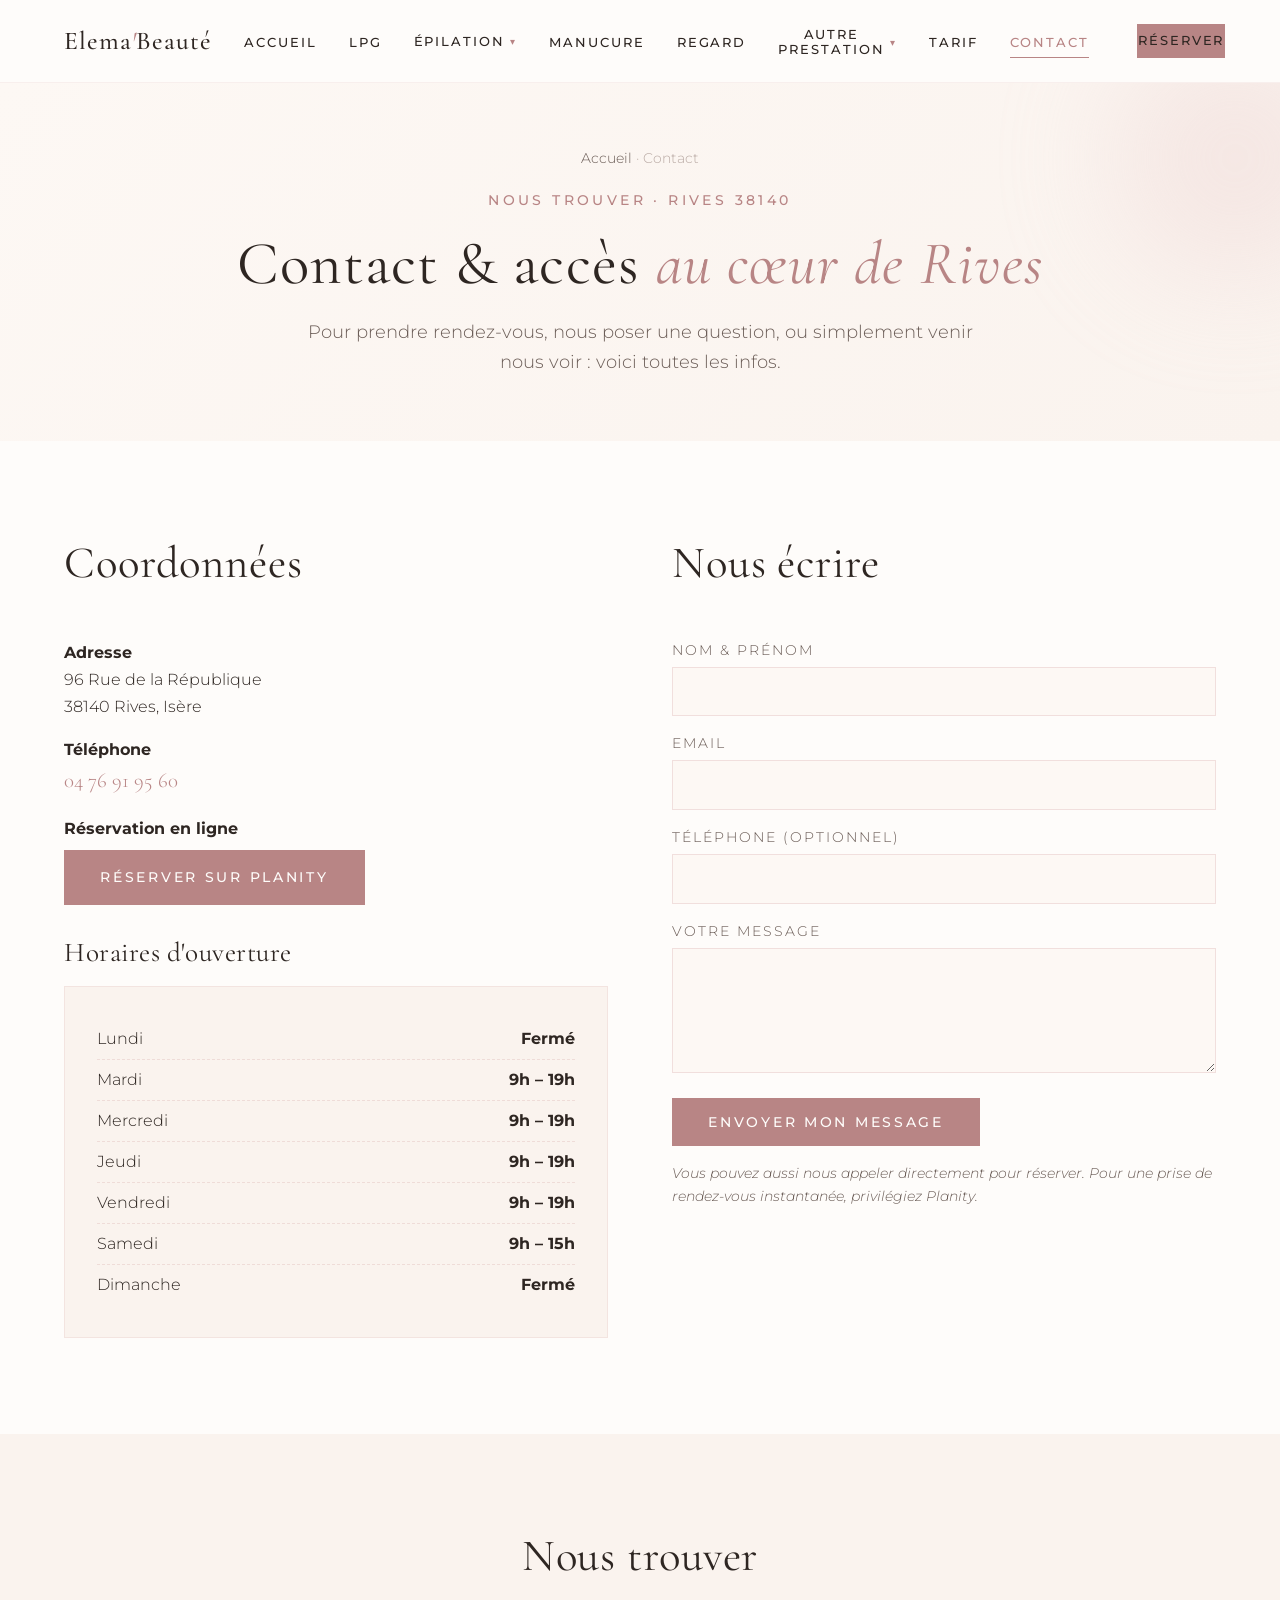
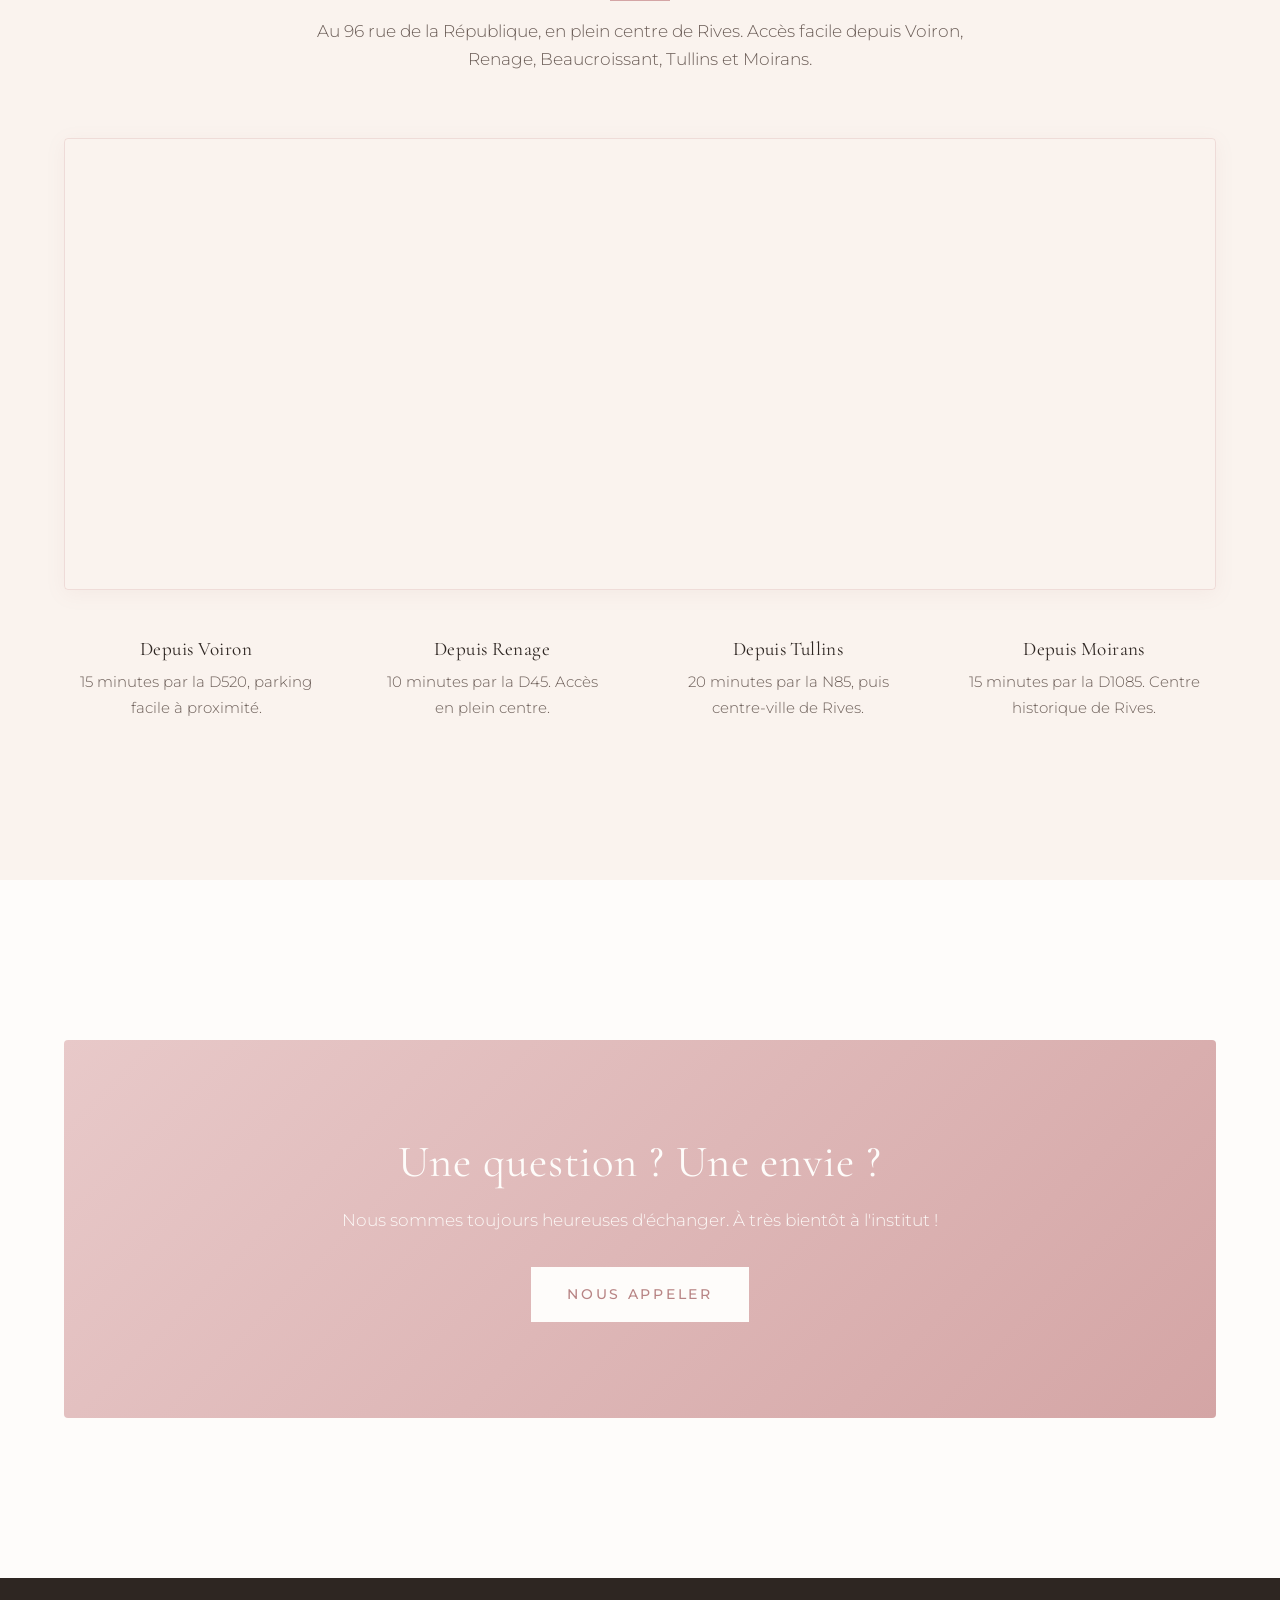
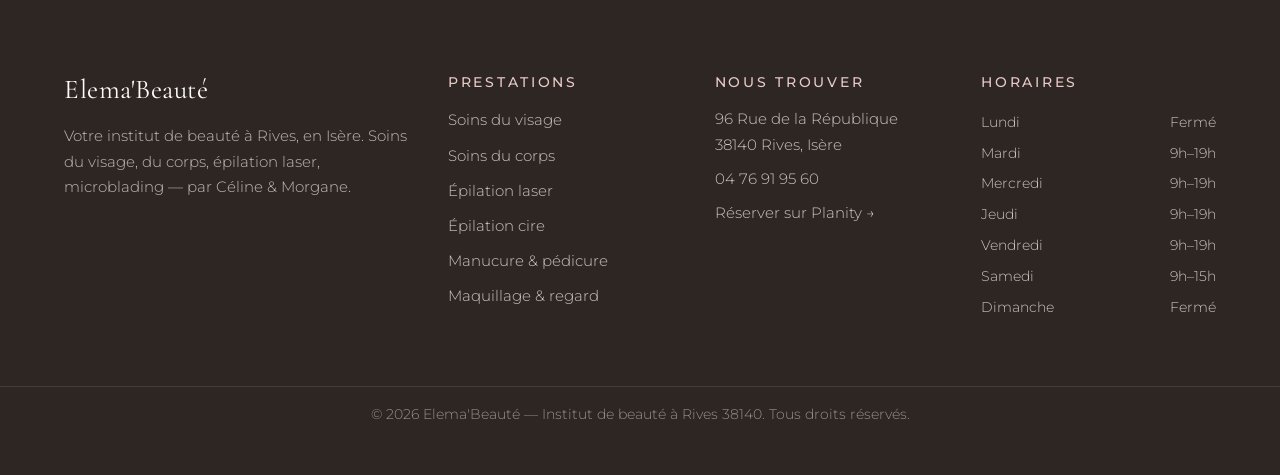
==== commit 93d2243f: "Restructurer navbar : 8 items + 2 dropdowns + 6 nouvelles pages Nouvelle structure de navigation (8 " ====
--- a/contact.html
+++ b/contact.html
@@ -28,22 +28,37 @@
 </head>
 <body>
 
-  <nav class="navbar"><div class="container">
-    <a href="index.html" class="nav-logo">Elema<span>'</span>Beauté</a>
-    <button class="nav-toggle" aria-label="Ouvrir le menu" aria-expanded="false"><span></span><span></span><span></span></button>
-    <ul class="nav-menu">
-      <li><a href="index.html">Accueil</a></li>
-      <li><a href="soins-visage.html">Visage</a></li>
-      <li><a href="soins-corps.html">Corps</a></li>
-      <li><a href="epilation-laser.html">Laser</a></li>
-      <li><a href="epilation.html">Épilation</a></li>
-      <li><a href="manucure-pedicure.html">Onglerie</a></li>
-      <li><a href="maquillage-regard.html">Regard</a></li>
-      <li><a href="institut.html">L'institut</a></li>
-      <li><a href="contact.html" class="active">Contact</a></li>
-      <li class="nav-cta"><a href="https://www.planity.com/elema-beaute-38140-rives" target="_blank" rel="noopener" class="btn btn-primary">Réserver</a></li>
-    </ul>
-  </div></nav>
+    <nav class="navbar" aria-label="Navigation principale">
+    <div class="container">
+      <a href="index.html" class="nav-logo">Elema<span>'</span>Beauté</a>
+      <button class="nav-toggle" aria-label="Ouvrir le menu" aria-expanded="false"><span></span><span></span><span></span></button>
+      <ul class="nav-menu">
+        <li><a href="index.html">Accueil</a></li>
+        <li><a href="lpg.html">LPG</a></li>
+        <li class="has-dropdown">
+          <button class="dropdown-toggle" aria-expanded="false" aria-haspopup="true">Épilation</button>
+          <ul class="dropdown-menu">
+            <li><a href="epilation-laser.html">Épilation laser</a></li>
+            <li><a href="epilation.html">Épilation à la cire</a></li>
+          </ul>
+        </li>
+        <li><a href="manucure-pedicure.html">Manucure</a></li>
+        <li><a href="maquillage-regard.html">Regard</a></li>
+        <li class="has-dropdown">
+          <button class="dropdown-toggle" aria-expanded="false" aria-haspopup="true">Autre prestation</button>
+          <ul class="dropdown-menu">
+            <li><a href="microblading.html">Microblading</a></li>
+            <li><a href="soins.html">Soins</a></li>
+            <li><a href="sauna.html">Sauna</a></li>
+            <li><a href="methode-amincissante.html">Méthode amincissante</a></li>
+          </ul>
+        </li>
+        <li><a href="tarifs.html">Tarif</a></li>
+        <li><a href="contact.html" class="active">Contact</a></li>
+        <li class="nav-cta"><a href="https://www.planity.com/elema-beaute-38140-rives" target="_blank" rel="noopener" class="btn btn-primary">Réserver</a></li>
+      </ul>
+    </div>
+  </nav>
 
   <header class="page-hero">
     <div class="container">
--- a/css/style.css
+++ b/css/style.css
@@ -280,6 +280,93 @@
   background-color: var(--rose-poudre-fonce);
 }
 
+/* -------- Dropdown menu -------- */
+.has-dropdown {
+  position: relative;
+}
+
+.dropdown-toggle {
+  display: inline-flex;
+  align-items: center;
+  gap: 0.35rem;
+  cursor: pointer;
+  background: none;
+  border: none;
+  font-family: var(--font-sans);
+  font-size: 0.8rem;
+  font-weight: 500;
+  letter-spacing: 0.15em;
+  text-transform: uppercase;
+  color: var(--noir-doux);
+  padding: 0.3rem 0;
+  transition: color var(--transition-fast);
+}
+
+.dropdown-toggle::after {
+  content: "▾";
+  font-size: 0.65rem;
+  transition: transform var(--transition-fast);
+  color: var(--rose-poudre-fonce);
+}
+
+.has-dropdown.open .dropdown-toggle::after {
+  transform: rotate(-180deg);
+}
+
+.dropdown-toggle:hover,
+.has-dropdown.active-parent .dropdown-toggle {
+  color: var(--rose-poudre-fonce);
+}
+
+.dropdown-menu {
+  position: absolute;
+  top: 100%;
+  left: 50%;
+  transform: translateX(-50%) translateY(-10px);
+  min-width: 220px;
+  background-color: var(--blanc-casse);
+  border: 1px solid rgba(212, 165, 165, 0.2);
+  box-shadow: var(--shadow-medium);
+  padding: 0.6rem 0;
+  list-style: none;
+  opacity: 0;
+  visibility: hidden;
+  transition: opacity var(--transition-fast), transform var(--transition-fast), visibility var(--transition-fast);
+  margin-top: 0.9rem;
+  z-index: 200;
+}
+
+.has-dropdown:hover .dropdown-menu,
+.has-dropdown.open .dropdown-menu,
+.has-dropdown:focus-within .dropdown-menu {
+  opacity: 1;
+  visibility: visible;
+  transform: translateX(-50%) translateY(0);
+}
+
+.dropdown-menu li {
+  width: 100%;
+}
+
+.dropdown-menu a {
+  display: block;
+  padding: 0.65rem 1.4rem;
+  color: var(--noir-doux);
+  font-size: 0.8rem;
+  letter-spacing: 0.15em;
+  text-transform: uppercase;
+  white-space: nowrap;
+  border-left: 2px solid transparent;
+  transition: all var(--transition-fast);
+}
+
+.dropdown-menu a:hover,
+.dropdown-menu a.active {
+  color: var(--rose-poudre-fonce);
+  background-color: var(--creme-clair);
+  border-left-color: var(--rose-poudre-fonce);
+}
+
 .nav-toggle {
   display: none;
   background: none;
@@ -1034,6 +1121,56 @@
   .nav-cta {
     margin: var(--space-xs) auto;
   }
+
+  /* Dropdown en mode accordéon sur mobile/tablette */
+  .has-dropdown {
+    width: 100%;
+    padding: 0.7rem 0;
+    text-align: center;
+  }
+
+  .dropdown-toggle {
+    width: 100%;
+    justify-content: center;
+    padding: 0;
+  }
+
+  .dropdown-menu {
+    position: static;
+    transform: none;
+    min-width: 0;
+    box-shadow: none;
+    border: none;
+    background-color: transparent;
+    padding: 0;
+    margin-top: 0;
+    opacity: 1;
+    visibility: visible;
+    max-height: 0;
+    overflow: hidden;
+    transition: max-height var(--transition);
+  }
+
+  .has-dropdown.open .dropdown-menu {
+    max-height: 500px;
+    padding: 0.5rem 0;
+  }
+
+  .dropdown-menu a {
+    text-align: center;
+    padding: 0.55rem 1rem;
+    border-left: none;
+    font-size: 0.75rem;
+    letter-spacing: 0.18em;
+    color: var(--gris-doux);
+  }
+
+  .dropdown-menu a:hover,
+  .dropdown-menu a.active {
+    border-left: none;
+    background-color: transparent;
+    color: var(--rose-poudre-fonce);
+  }
 }
 
 /* ============================================
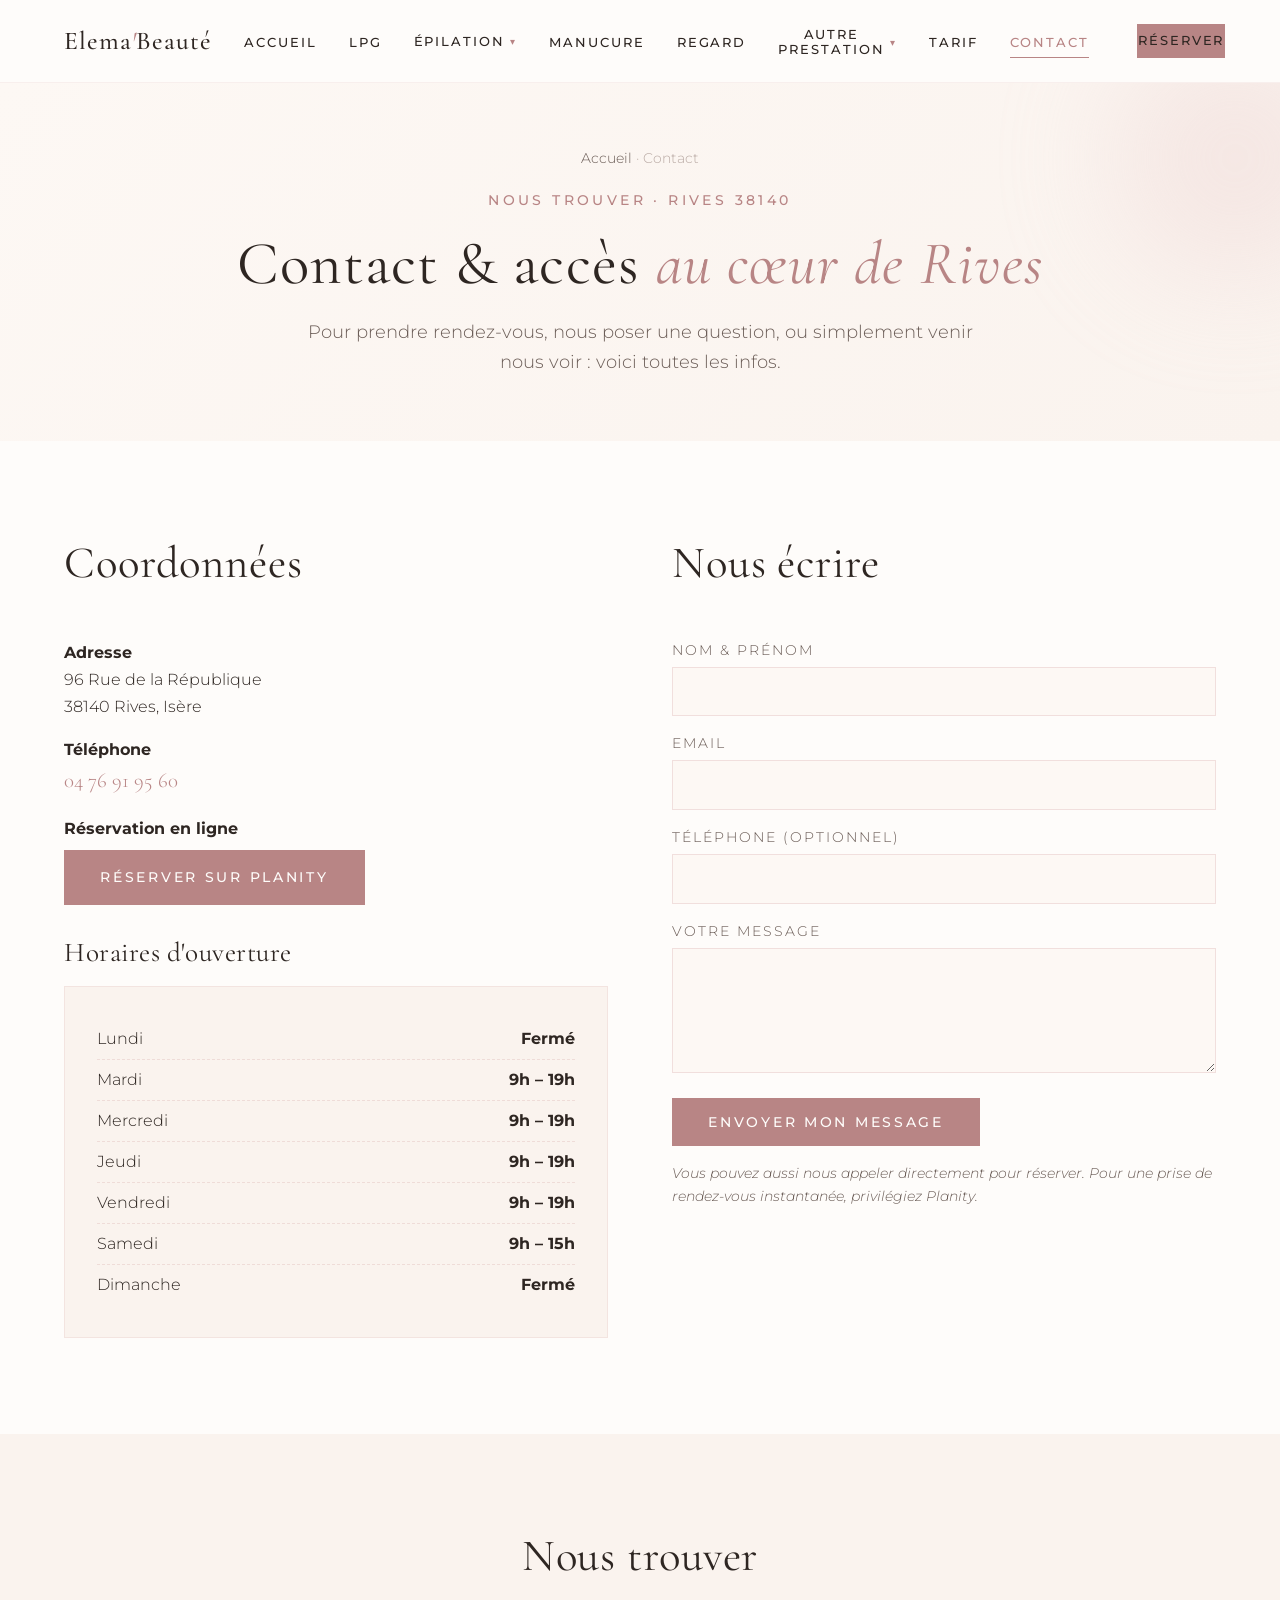
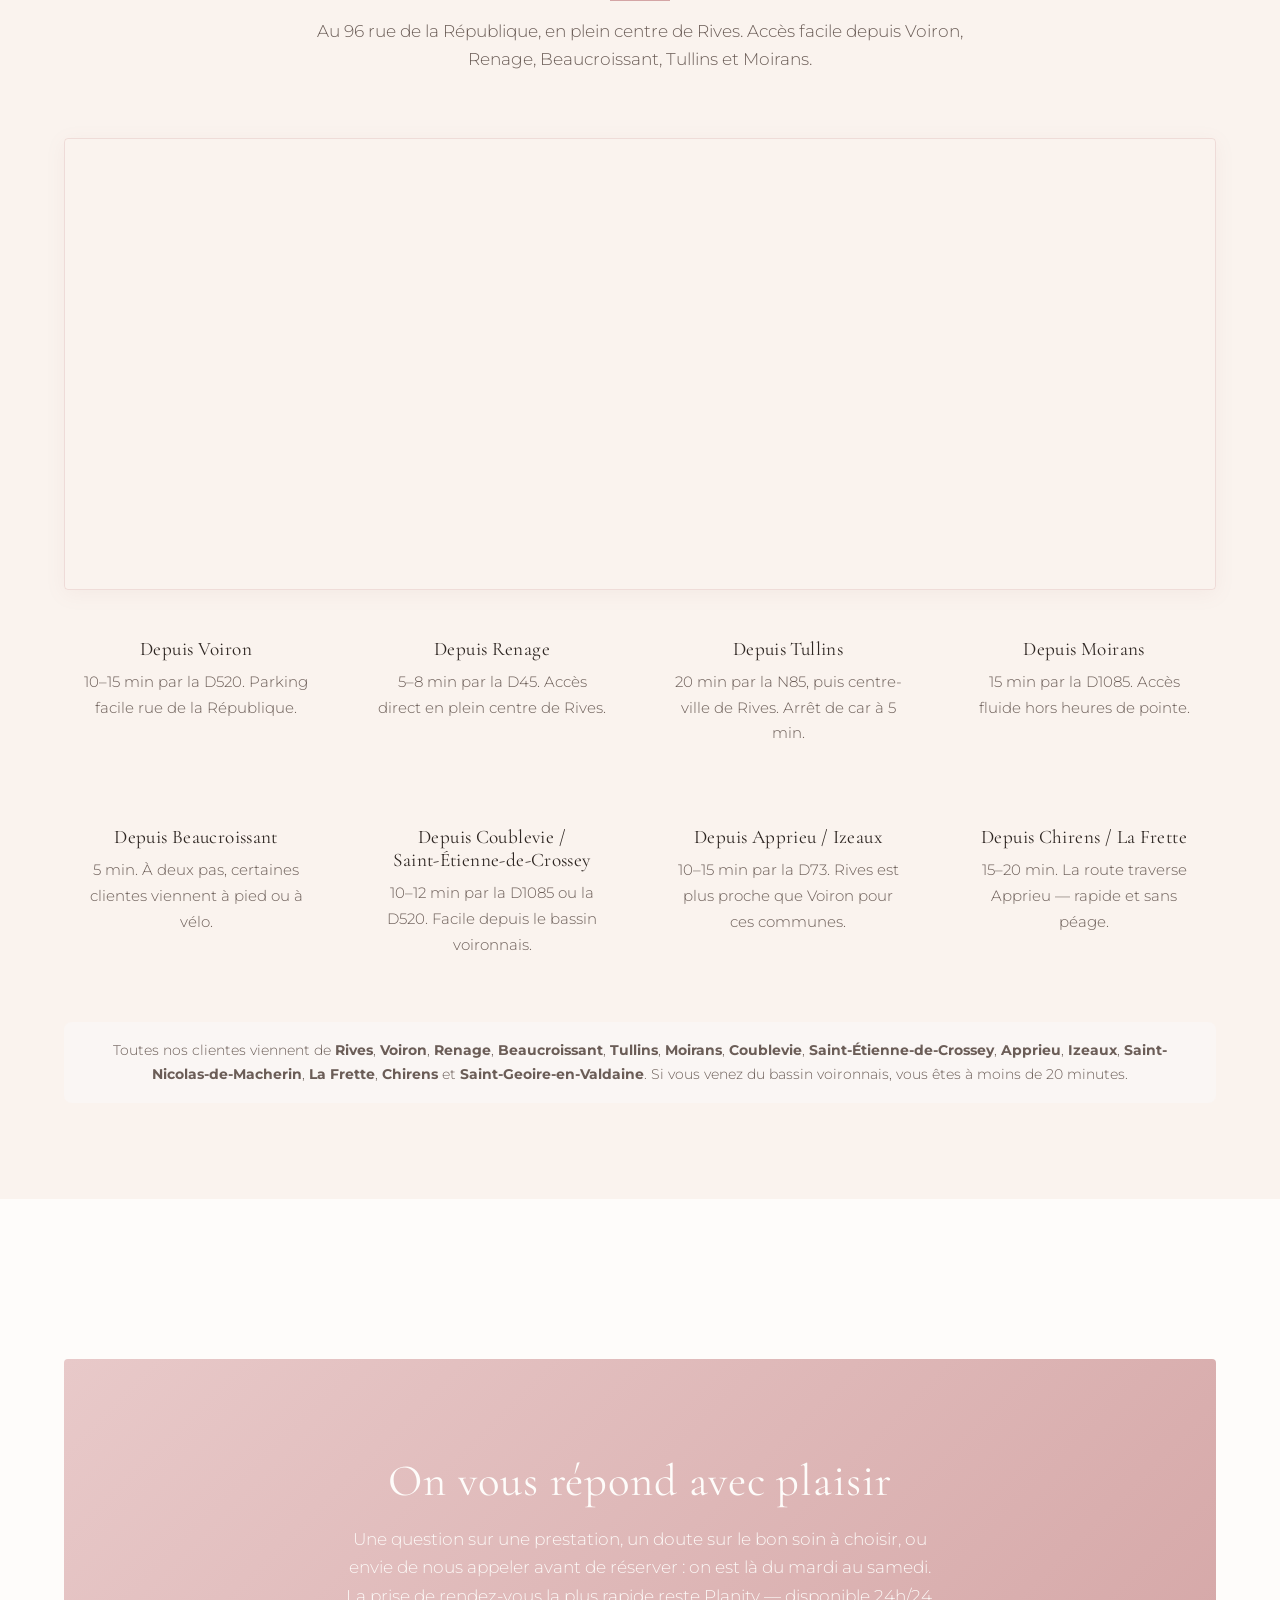
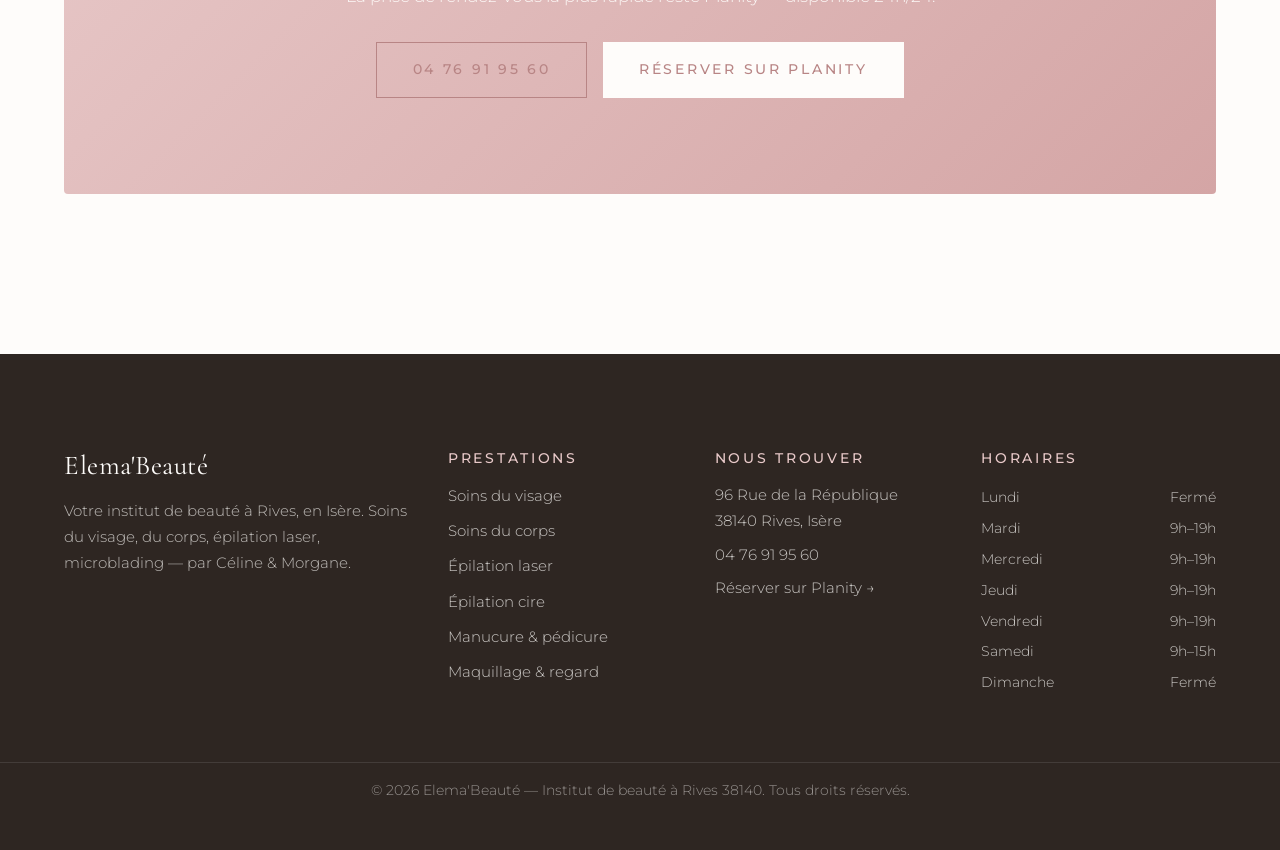
==== commit 421588c7: "SEO local renforcé — schémas, zones, BreadcrumbList site-wide - BeautySalon schema étendu : 15 ville" ====
--- a/contact.html
+++ b/contact.html
@@ -19,6 +19,17 @@
   <meta name="geo.placename" content="Rives">
   <meta name="geo.position" content="45.353;5.503">
   <meta name="ICBM" content="45.353, 5.503">
+
+  <script type="application/ld+json">
+  {
+    "@context": "https://schema.org",
+    "@type": "BreadcrumbList",
+    "itemListElement": [
+      { "@type": "ListItem", "position": 1, "name": "Accueil", "item": "https://elemabeaute.fr/" },
+      { "@type": "ListItem", "position": 2, "name": "Contact", "item": "https://elemabeaute.fr/contact.html" }
+    ]
+  }
+  </script>
 
   <link rel="preconnect" href="https://fonts.googleapis.com">
   <link rel="preconnect" href="https://fonts.gstatic.com" crossorigin>
@@ -142,20 +153,40 @@
       <div class="benefits-grid" style="margin-top:var(--space-md);">
         <div class="benefit">
           <h4>Depuis Voiron</h4>
-          <p>15 minutes par la D520, parking facile à proximité.</p>
+          <p>10–15 min par la D520. Parking facile rue de la République.</p>
         </div>
         <div class="benefit">
           <h4>Depuis Renage</h4>
-          <p>10 minutes par la D45. Accès en plein centre.</p>
+          <p>5–8 min par la D45. Accès direct en plein centre de Rives.</p>
         </div>
         <div class="benefit">
           <h4>Depuis Tullins</h4>
-          <p>20 minutes par la N85, puis centre-ville de Rives.</p>
+          <p>20 min par la N85, puis centre-ville de Rives. Arrêt de car à 5 min.</p>
         </div>
         <div class="benefit">
           <h4>Depuis Moirans</h4>
-          <p>15 minutes par la D1085. Centre historique de Rives.</p>
-        </div>
+          <p>15 min par la D1085. Accès fluide hors heures de pointe.</p>
+        </div>
+        <div class="benefit">
+          <h4>Depuis Beaucroissant</h4>
+          <p>5 min. À deux pas, certaines clientes viennent à pied ou à vélo.</p>
+        </div>
+        <div class="benefit">
+          <h4>Depuis Coublevie / Saint-Étienne-de-Crossey</h4>
+          <p>10–12 min par la D1085 ou la D520. Facile depuis le bassin voironnais.</p>
+        </div>
+        <div class="benefit">
+          <h4>Depuis Apprieu / Izeaux</h4>
+          <p>10–15 min par la D73. Rives est plus proche que Voiron pour ces communes.</p>
+        </div>
+        <div class="benefit">
+          <h4>Depuis Chirens / La Frette</h4>
+          <p>15–20 min. La route traverse Apprieu — rapide et sans péage.</p>
+        </div>
+      </div>
+
+      <div style="margin-top:var(--space-md);padding:var(--space-sm) var(--space-md);background:var(--rose-poudre-pale, #faf6f4);border-radius:8px;text-align:center;">
+        <p style="color:var(--gris-doux);font-size:0.9rem;margin:0;">Toutes nos clientes viennent de <strong>Rives</strong>, <strong>Voiron</strong>, <strong>Renage</strong>, <strong>Beaucroissant</strong>, <strong>Tullins</strong>, <strong>Moirans</strong>, <strong>Coublevie</strong>, <strong>Saint-Étienne-de-Crossey</strong>, <strong>Apprieu</strong>, <strong>Izeaux</strong>, <strong>Saint-Nicolas-de-Macherin</strong>, <strong>La Frette</strong>, <strong>Chirens</strong> et <strong>Saint-Geoire-en-Valdaine</strong>. Si vous venez du bassin voironnais, vous êtes à moins de 20 minutes.</p>
       </div>
     </div>
   </section>
@@ -163,9 +194,12 @@
   <section class="section-white">
     <div class="container">
       <div class="cta-block">
-        <h2>Une question ? Une envie ?</h2>
-        <p>Nous sommes toujours heureuses d'échanger. À très bientôt à l'institut !</p>
-        <a href="tel:+33476919560" class="btn btn-primary">Nous appeler</a>
+        <h2>On vous répond avec plaisir</h2>
+        <p>Une question sur une prestation, un doute sur le bon soin à choisir, ou envie de nous appeler avant de réserver : on est là du mardi au samedi. La prise de rendez-vous la plus rapide reste Planity — disponible 24h/24.</p>
+        <div style="display:flex;gap:1rem;justify-content:center;flex-wrap:wrap;">
+          <a href="tel:+33476919560" class="btn btn-outline">04 76 91 95 60</a>
+          <a href="https://www.planity.com/elema-beaute-38140-rives" target="_blank" rel="noopener" class="btn btn-primary">Réserver sur Planity</a>
+        </div>
       </div>
     </div>
   </section>
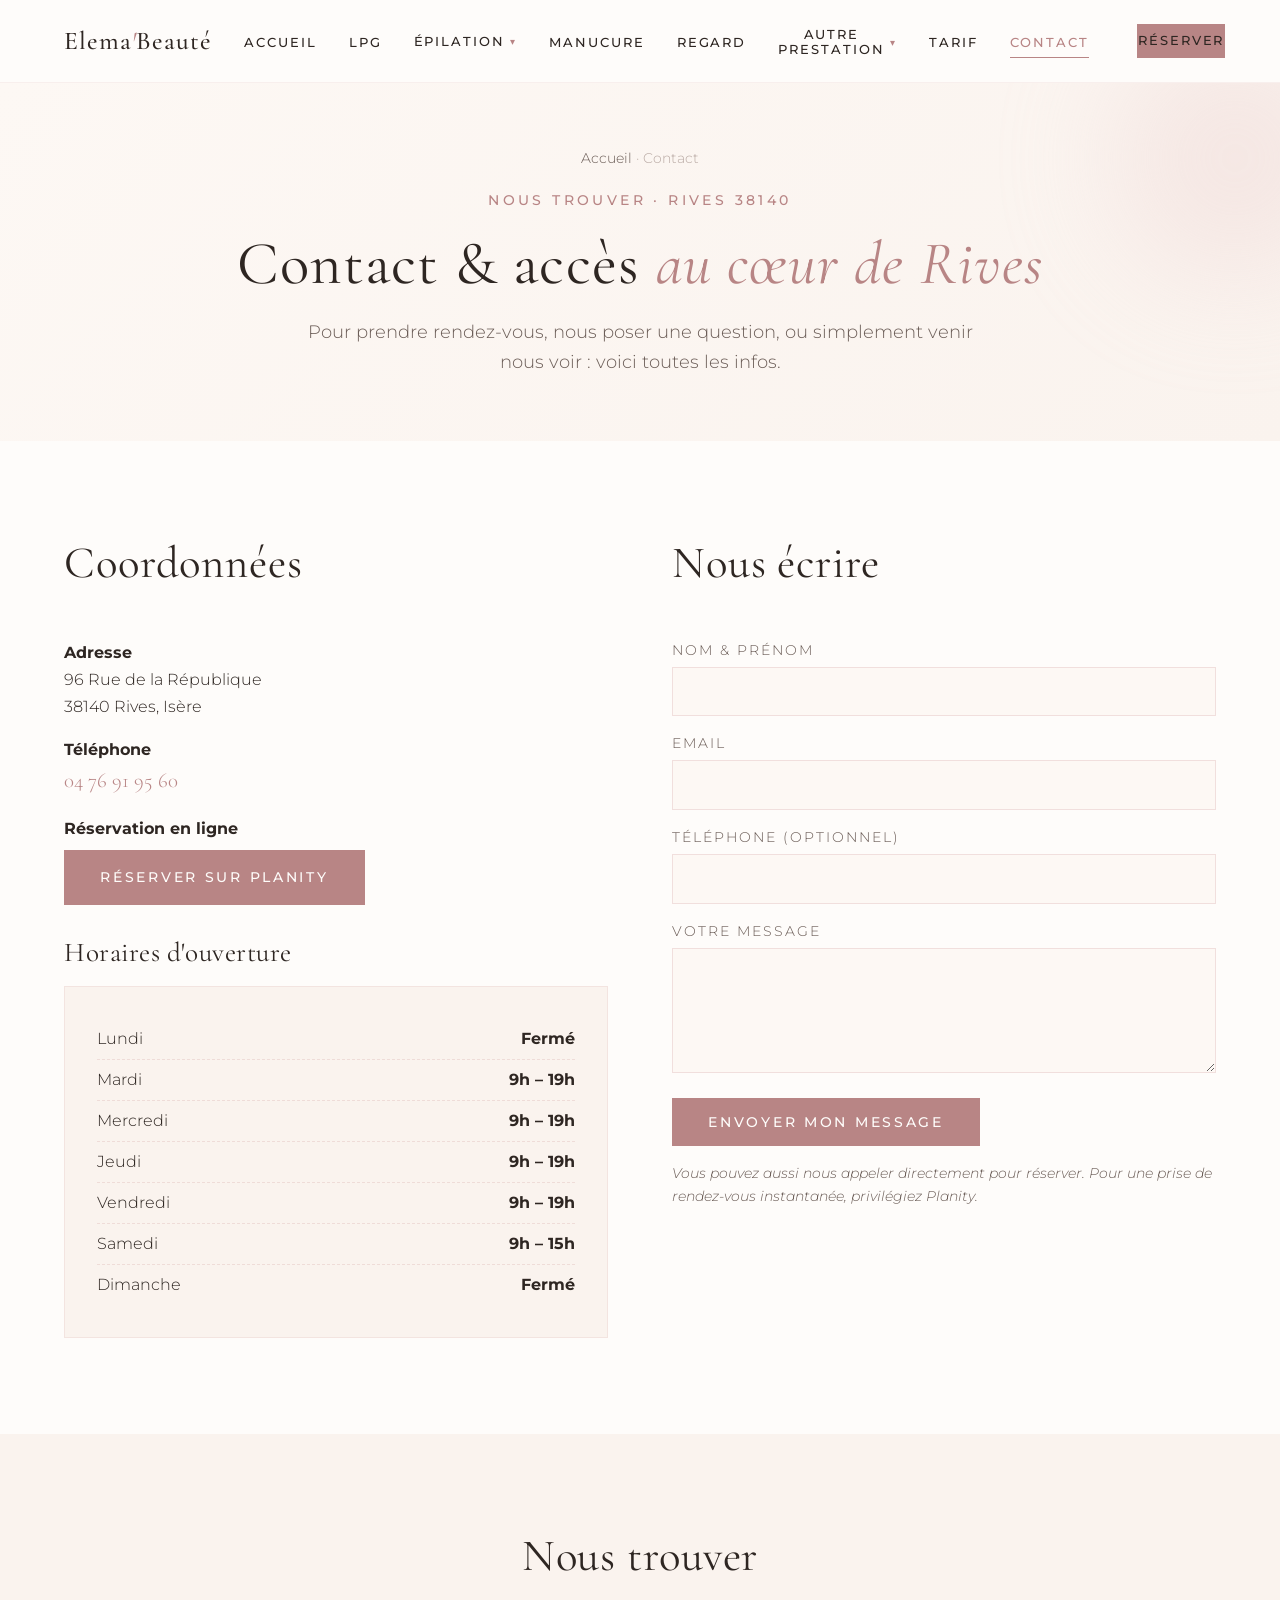
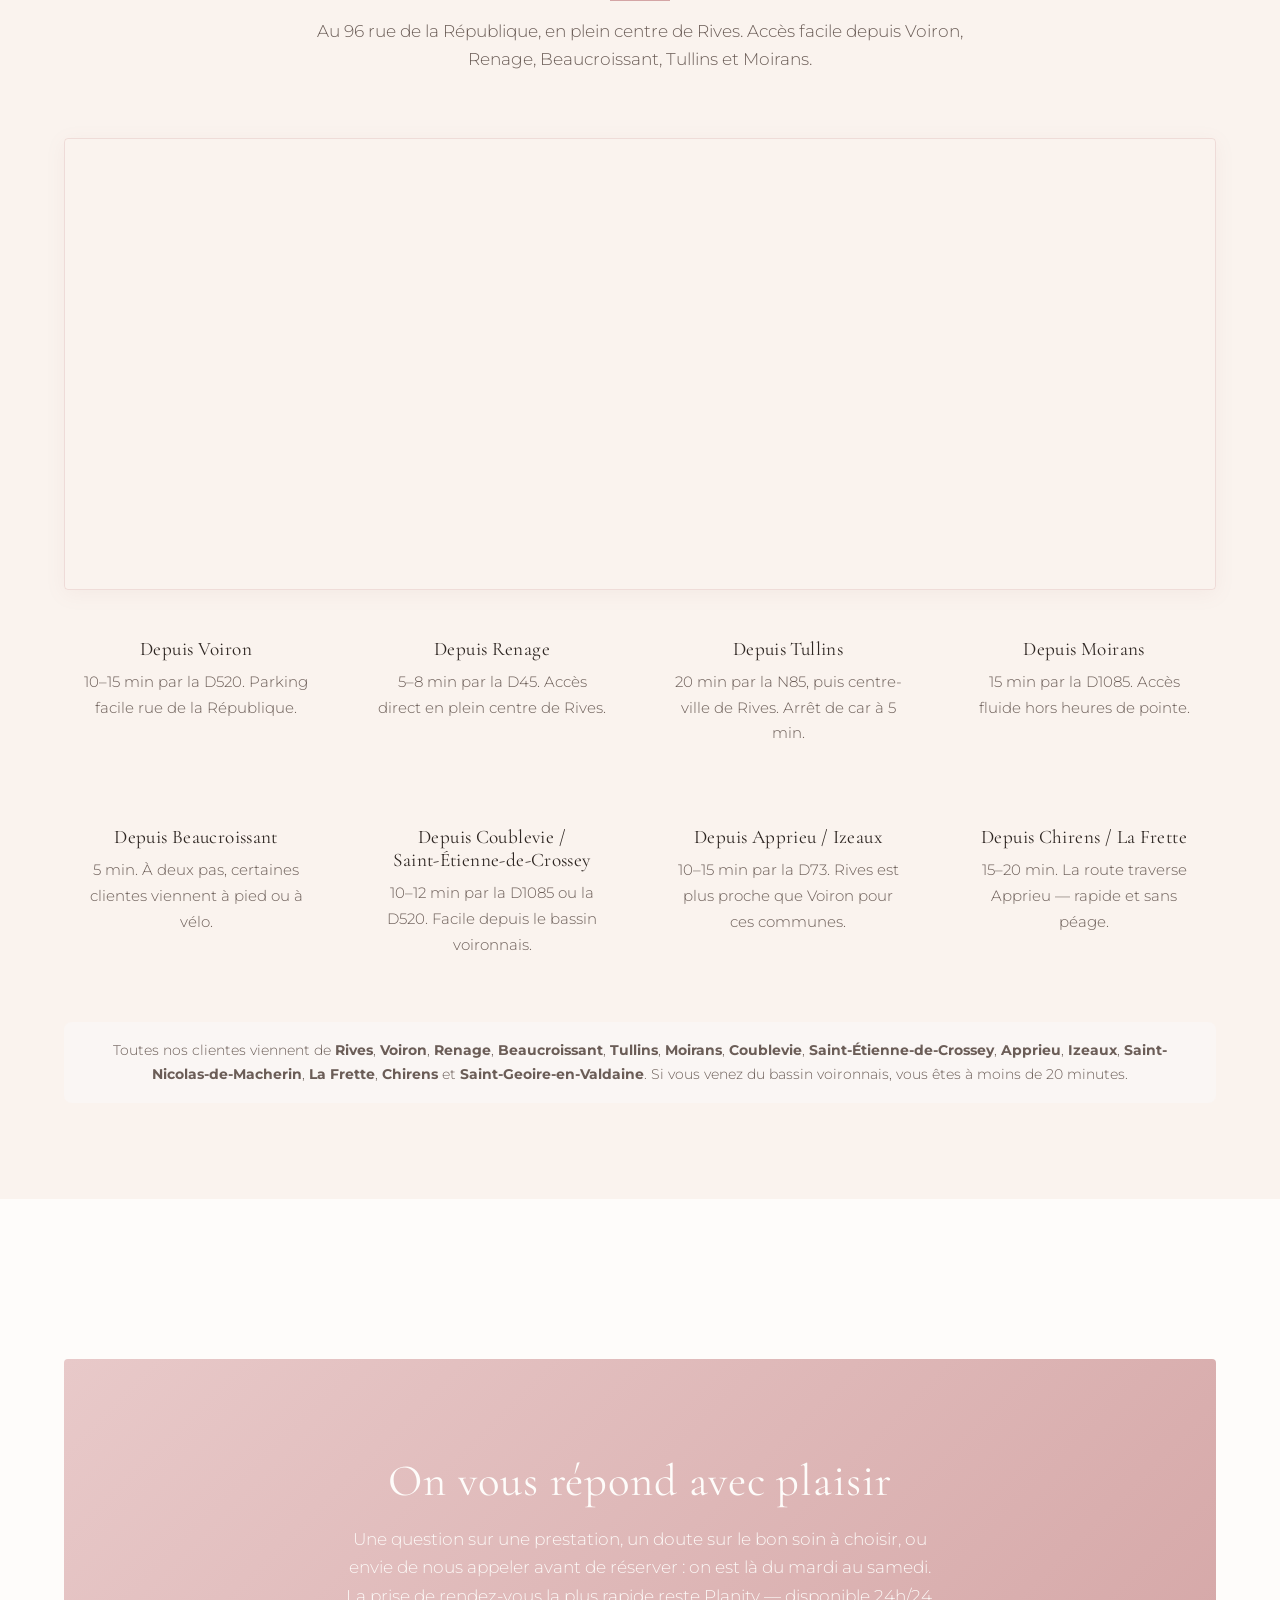
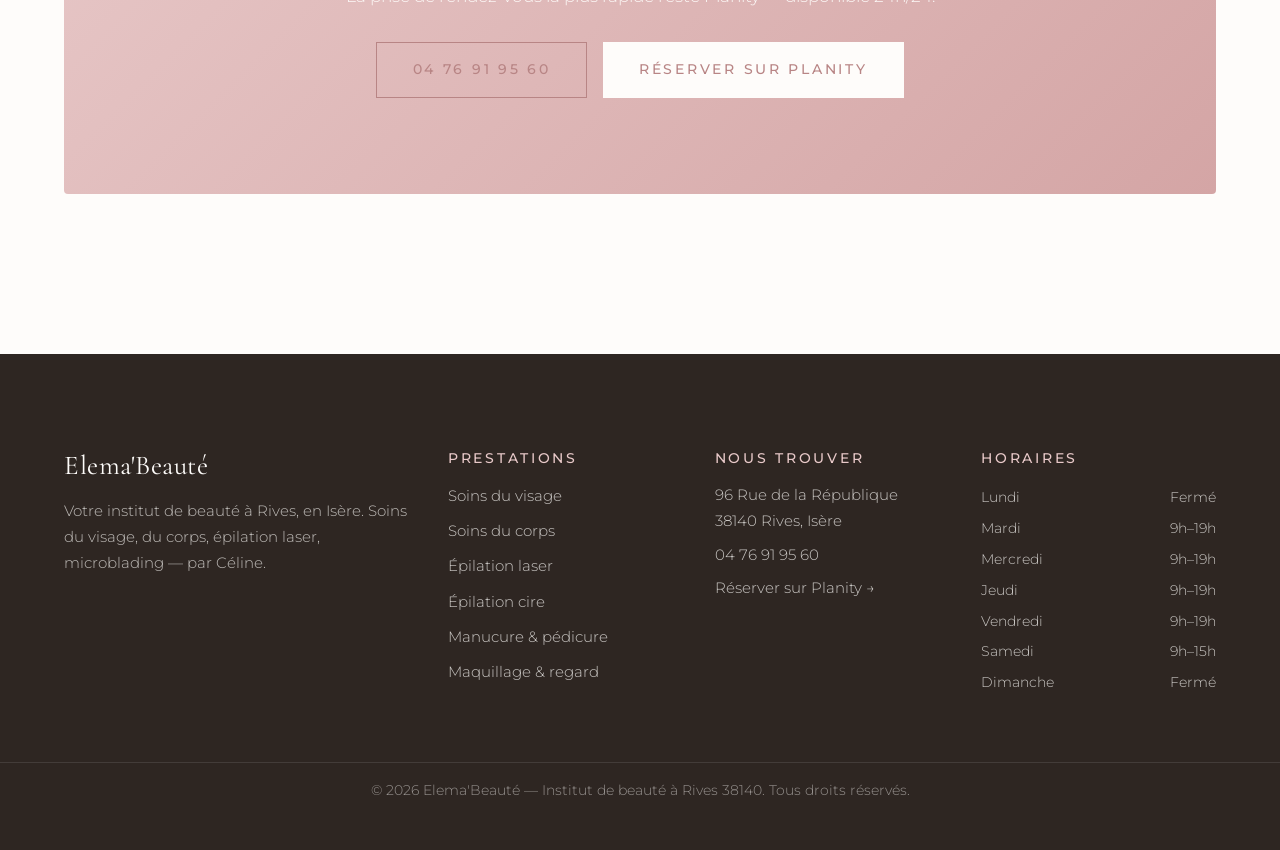
==== commit 0a61f039: "Retirer les mentions de Morgane + ajustements contenu - Retrait de toutes les mentions de Morgane si" ====
--- a/contact.html
+++ b/contact.html
@@ -206,7 +206,7 @@
 
   <footer class="footer">
     <div class="container">
-      <div class="footer-brand"><h3>Elema'Beauté</h3><p>Votre institut de beauté à Rives, en Isère. Soins du visage, du corps, épilation laser, microblading — par Céline & Morgane.</p></div>
+      <div class="footer-brand"><h3>Elema'Beauté</h3><p>Votre institut de beauté à Rives, en Isère. Soins du visage, du corps, épilation laser, microblading — par Céline.</p></div>
       <div><h4>Prestations</h4><ul><li><a href="soins-visage.html">Soins du visage</a></li><li><a href="soins-corps.html">Soins du corps</a></li><li><a href="epilation-laser.html">Épilation laser</a></li><li><a href="epilation.html">Épilation cire</a></li><li><a href="manucure-pedicure.html">Manucure & pédicure</a></li><li><a href="maquillage-regard.html">Maquillage & regard</a></li></ul></div>
       <div class="footer-contact"><h4>Nous trouver</h4><p>96 Rue de la République<br>38140 Rives, Isère</p><p><a href="tel:+33476919560">04 76 91 95 60</a></p><p><a href="https://www.planity.com/elema-beaute-38140-rives" target="_blank" rel="noopener">Réserver sur Planity →</a></p></div>
       <div><h4>Horaires</h4><div class="footer-hours"><div><span>Lundi</span><span>Fermé</span></div><div><span>Mardi</span><span>9h–19h</span></div><div><span>Mercredi</span><span>9h–19h</span></div><div><span>Jeudi</span><span>9h–19h</span></div><div><span>Vendredi</span><span>9h–19h</span></div><div><span>Samedi</span><span>9h–15h</span></div><div><span>Dimanche</span><span>Fermé</span></div></div></div>
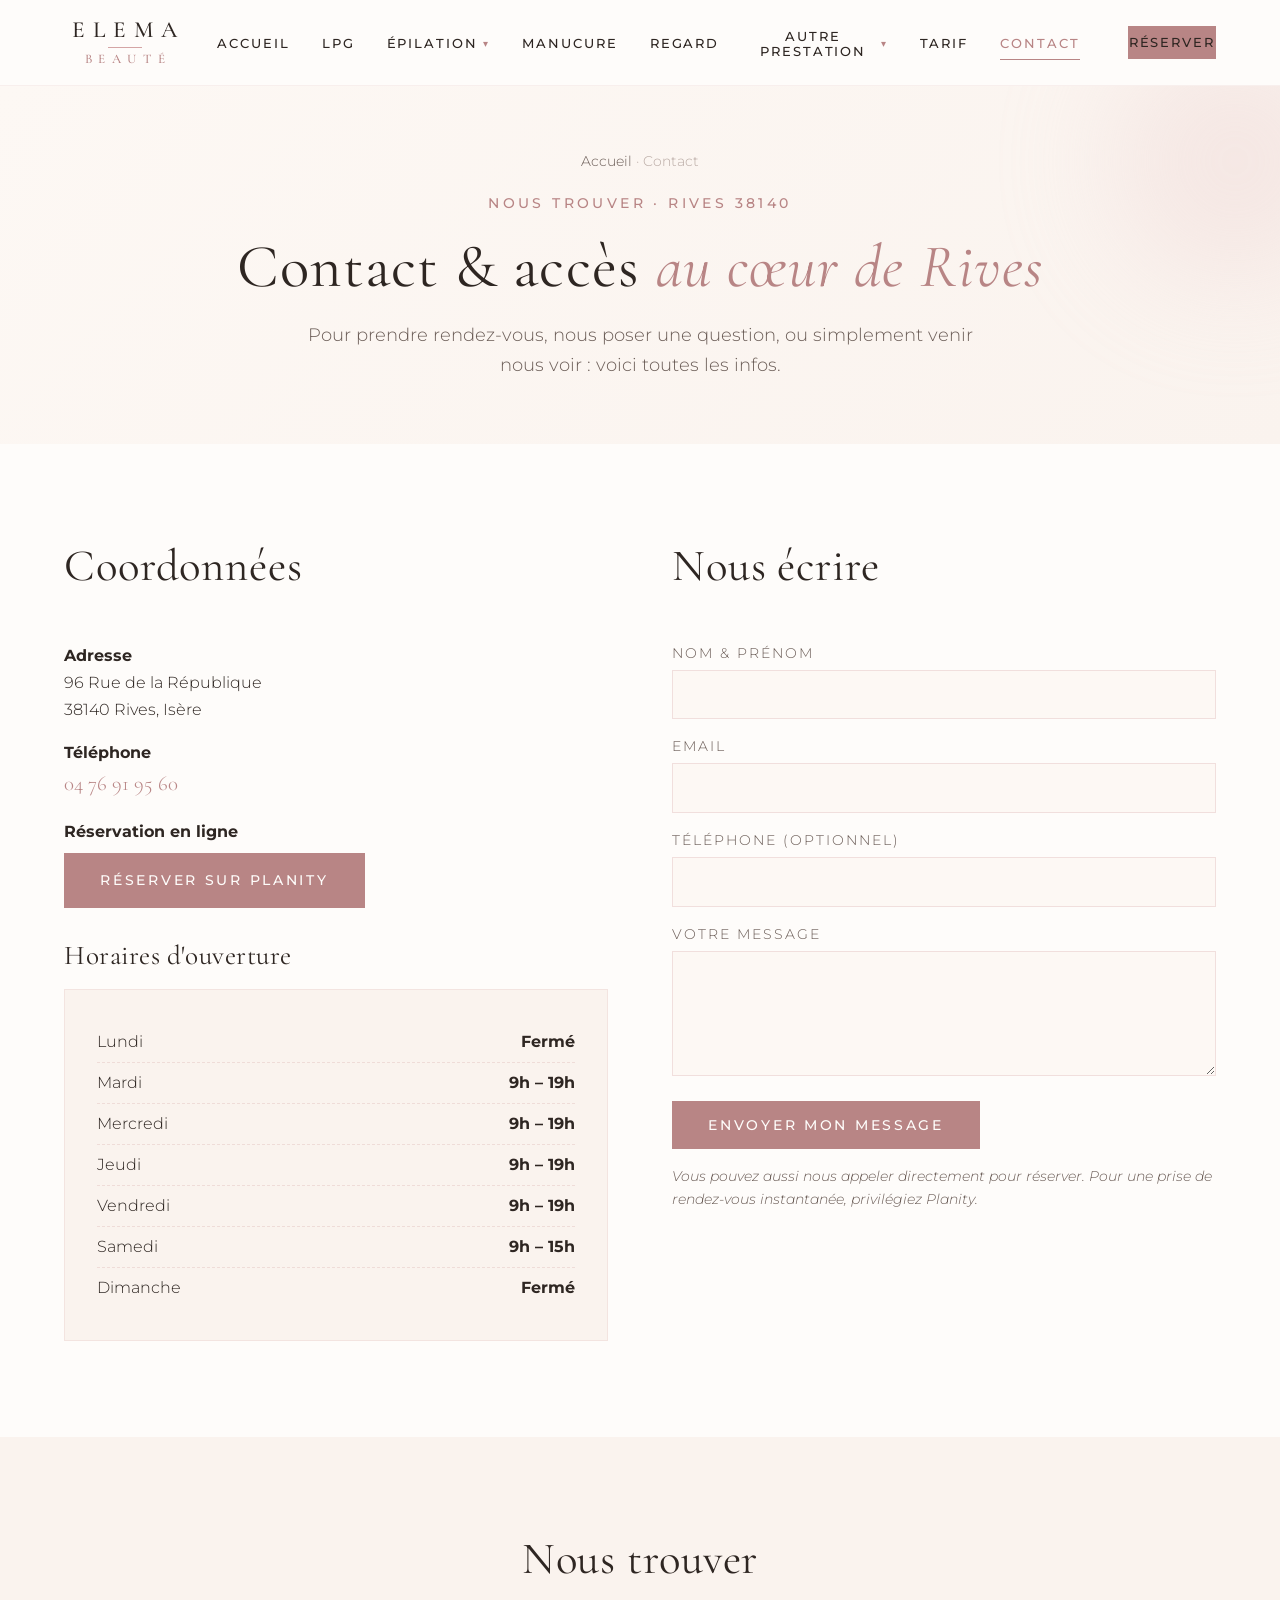
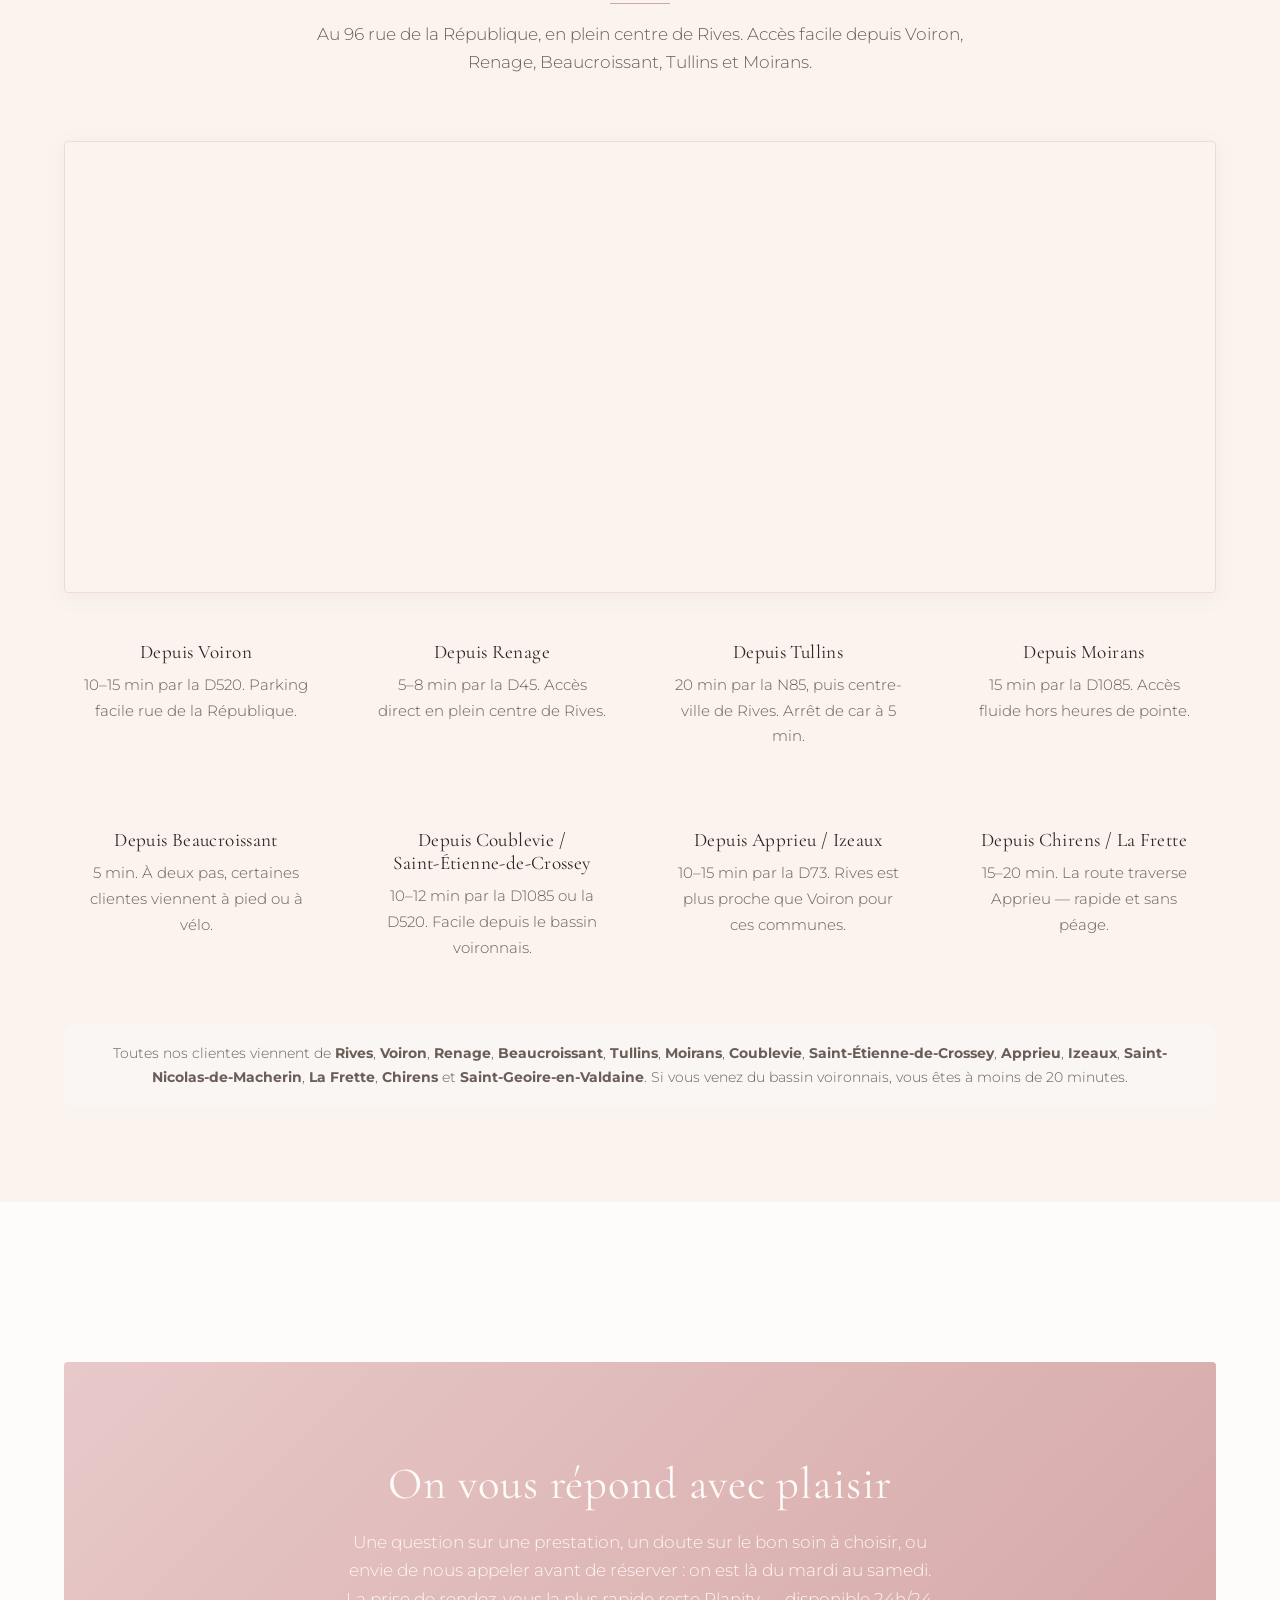
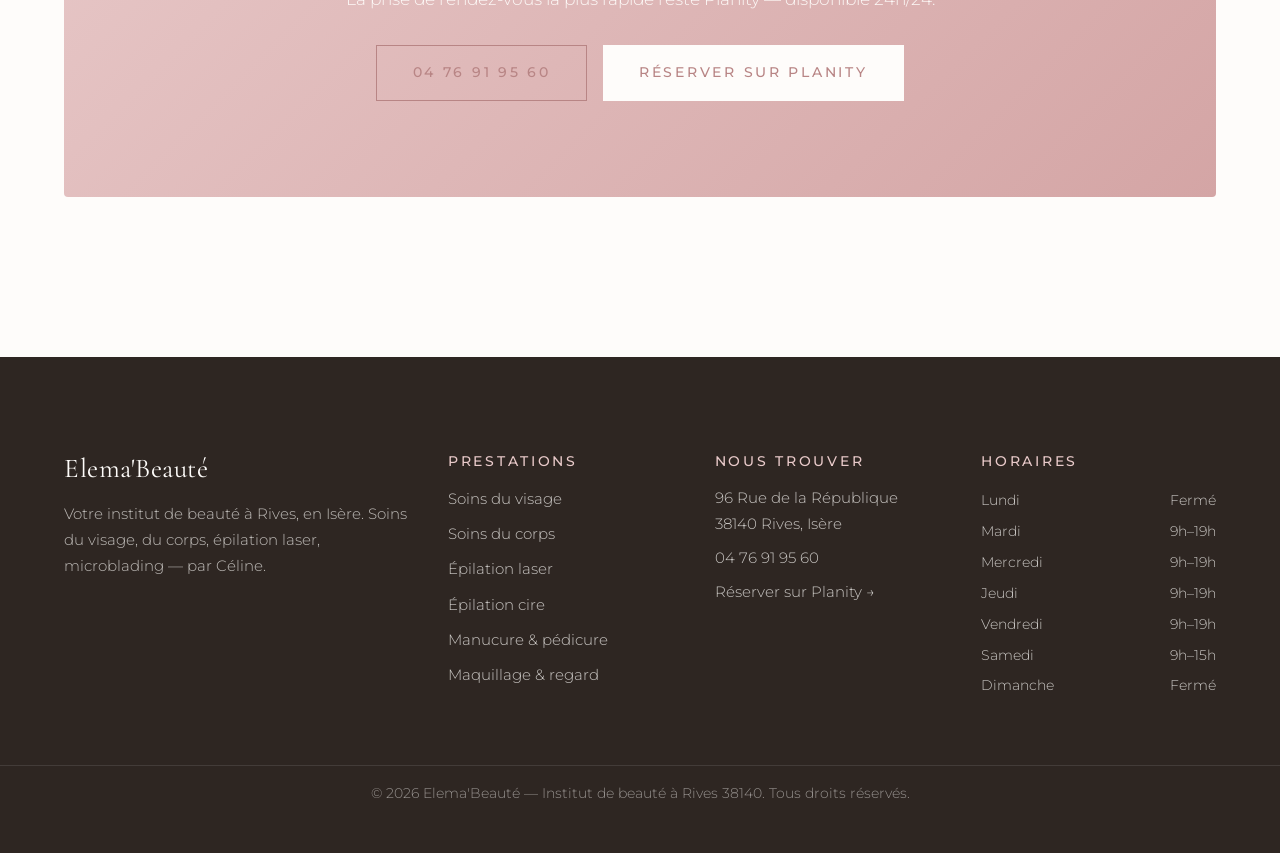
==== commit 4b4fe200: "Add logo #5 (ELEMA/BEAUTÉ), matching favicon, responsive grid + mobile menu fixes - Recreate logo #5" ====
--- a/contact.html
+++ b/contact.html
@@ -35,13 +35,13 @@
   <link rel="preconnect" href="https://fonts.gstatic.com" crossorigin>
   <link href="https://fonts.googleapis.com/css2?family=Cormorant+Garamond:ital,wght@0,300;0,400;0,500;1,400&family=Montserrat:wght@300;400;500;600&display=swap" rel="stylesheet">
   <link rel="stylesheet" href="css/style.css">
-  <link rel="icon" type="image/svg+xml" href="data:image/svg+xml,<svg xmlns='http://www.w3.org/2000/svg' viewBox='0 0 32 32'><text y='26' font-size='28'>🌸</text></svg>">
+  <link rel="icon" type="image/svg+xml" href="data:image/svg+xml,<svg xmlns='http://www.w3.org/2000/svg' viewBox='0 0 32 32'><rect width='32' height='32' rx='7' fill='%23b88585'/><text x='16' y='22' font-family='Georgia,serif' font-size='19' font-weight='500' fill='%23fefcfa' text-anchor='middle'>E</text></svg>">
 </head>
 <body>
 
     <nav class="navbar" aria-label="Navigation principale">
     <div class="container">
-      <a href="index.html" class="nav-logo">Elema<span>'</span>Beauté</a>
+      <a href="index.html" class="nav-logo" aria-label="Elema'Beauté — Accueil"><span class="nav-logo-top">Elema</span><span class="nav-logo-bottom">Beauté</span></a>
       <button class="nav-toggle" aria-label="Ouvrir le menu" aria-expanded="false"><span></span><span></span><span></span></button>
       <ul class="nav-menu">
         <li><a href="index.html">Accueil</a></li>
--- a/css/style.css
+++ b/css/style.css
@@ -234,17 +234,53 @@
 }
 
 .nav-logo {
+  display: inline-flex;
+  flex-direction: column;
+  align-items: center;
+  gap: 0.3rem;
+  text-decoration: none;
+  line-height: 1;
+}
+
+.nav-logo-top,
+.nav-logo-bottom {
   font-family: var(--font-serif);
-  font-size: 1.6rem;
   font-weight: 500;
+  text-transform: uppercase;
+  display: block;
+  transition: color var(--transition-fast);
+}
+
+.nav-logo-top {
+  font-size: 1.45rem;
+  letter-spacing: 0.34em;
+  padding-left: 0.34em;
   color: var(--noir-doux);
-  letter-spacing: 0.04em;
-  text-decoration: none;
-}
-
-.nav-logo span {
-  color: var(--rose-poudre-fonce);
-  font-style: italic;
+  position: relative;
+  padding-bottom: 0.34rem;
+}
+
+.nav-logo-top::after {
+  content: "";
+  position: absolute;
+  left: 50%;
+  bottom: 0;
+  transform: translateX(-50%);
+  width: 34px;
+  height: 1px;
+  background-color: var(--rose-poudre);
+}
+
+.nav-logo-bottom {
+  font-size: 0.82rem;
+  letter-spacing: 0.5em;
+  padding-left: 0.5em;
+  color: var(--rose-poudre-fonce);
+}
+
+.nav-logo:hover .nav-logo-top,
+.nav-logo:hover .nav-logo-bottom {
+  color: var(--rose-poudre-fonce);
 }
 
 .nav-menu {
@@ -540,13 +576,16 @@
 
 /* -------- Cards services -------- */
 .services-grid {
-  display: grid;
-  grid-template-columns: repeat(auto-fit, minmax(280px, 1fr));
+  display: flex;
+  flex-wrap: wrap;
+  justify-content: center;
   gap: var(--space-md);
   margin-top: var(--space-md);
 }
 
 .service-card {
+  flex: 1 1 280px;
+  max-width: 360px;
   background-color: var(--blanc-casse);
   padding: var(--space-md);
   border: 1px solid rgba(212, 165, 165, 0.2);
@@ -595,6 +634,13 @@
   content: " →";
 }
 
+.service-group-title {
+  text-align: center;
+  font-size: 1.6rem;
+  color: var(--rose-poudre-fonce);
+  margin: var(--space-lg) 0 0;
+}
+
 /* -------- Tableau prix -------- */
 .pricing-table {
   margin: var(--space-md) 0;
@@ -649,13 +695,16 @@
 
 /* -------- Benefits / Listes valorisées -------- */
 .benefits-grid {
-  display: grid;
-  grid-template-columns: repeat(auto-fit, minmax(250px, 1fr));
+  display: flex;
+  flex-wrap: wrap;
+  justify-content: center;
   gap: var(--space-md);
   margin: var(--space-md) 0;
 }
 
 .benefit {
+  flex: 1 1 250px;
+  max-width: 320px;
   text-align: center;
   padding: var(--space-sm);
 }
@@ -1118,21 +1167,40 @@
     display: none;
   }
 
+  /* CTA Réserver — pleine largeur, bien visible dans le menu mobile */
   .nav-cta {
-    margin: var(--space-xs) auto;
+    width: 100%;
+    margin: var(--space-sm) 0 0;
+    padding: 0 var(--space-md);
+  }
+
+  .nav-cta .btn {
+    display: block;
+    width: 100%;
+    text-align: center;
+    padding: 1rem 1.5rem;
+    font-size: 0.85rem;
+    box-shadow: 0 6px 18px rgba(184, 133, 133, 0.28);
   }
 
   /* Dropdown en mode accordéon sur mobile/tablette */
   .has-dropdown {
     width: 100%;
-    padding: 0.7rem 0;
+    padding: 0;
     text-align: center;
   }
 
   .dropdown-toggle {
     width: 100%;
     justify-content: center;
-    padding: 0;
+    gap: 0.55rem;
+    padding: 0.7rem 0;
+  }
+
+  /* Flèche plus visible pour signaler que c'est déroulant */
+  .dropdown-toggle::after {
+    font-size: 0.9rem;
+    color: var(--rose-poudre-fonce);
   }
 
   .dropdown-menu {
@@ -1143,26 +1211,34 @@
     border: none;
     background-color: transparent;
     padding: 0;
-    margin-top: 0;
+    margin: 0 var(--space-md);
     opacity: 1;
     visibility: visible;
     max-height: 0;
     overflow: hidden;
-    transition: max-height var(--transition);
+    border-radius: 10px;
+    transition: max-height 0.35s ease, padding 0.35s ease;
   }
 
   .has-dropdown.open .dropdown-menu {
-    max-height: 500px;
-    padding: 0.5rem 0;
+    transform: none;
+    max-height: 600px;
+    padding: 0.35rem 0;
+    background-color: var(--creme-clair);
   }
 
   .dropdown-menu a {
+    display: block;
     text-align: center;
-    padding: 0.55rem 1rem;
+    padding: 0.85rem 1rem;
     border-left: none;
-    font-size: 0.75rem;
-    letter-spacing: 0.18em;
-    color: var(--gris-doux);
+    font-size: 0.82rem;
+    letter-spacing: 0.15em;
+    color: var(--noir-doux);
+  }
+
+  .dropdown-menu li + li a {
+    border-top: 1px solid rgba(212, 165, 165, 0.22);
   }
 
   .dropdown-menu a:hover,
@@ -1277,8 +1353,12 @@
 
   /* Services grid : 1 colonne sous mobile */
   .services-grid {
-    grid-template-columns: 1fr;
     gap: var(--space-sm);
+  }
+
+  .service-card {
+    flex-basis: 100%;
+    max-width: 100%;
   }
 
   /* Pricing : reste lisible avec prix bien visible */
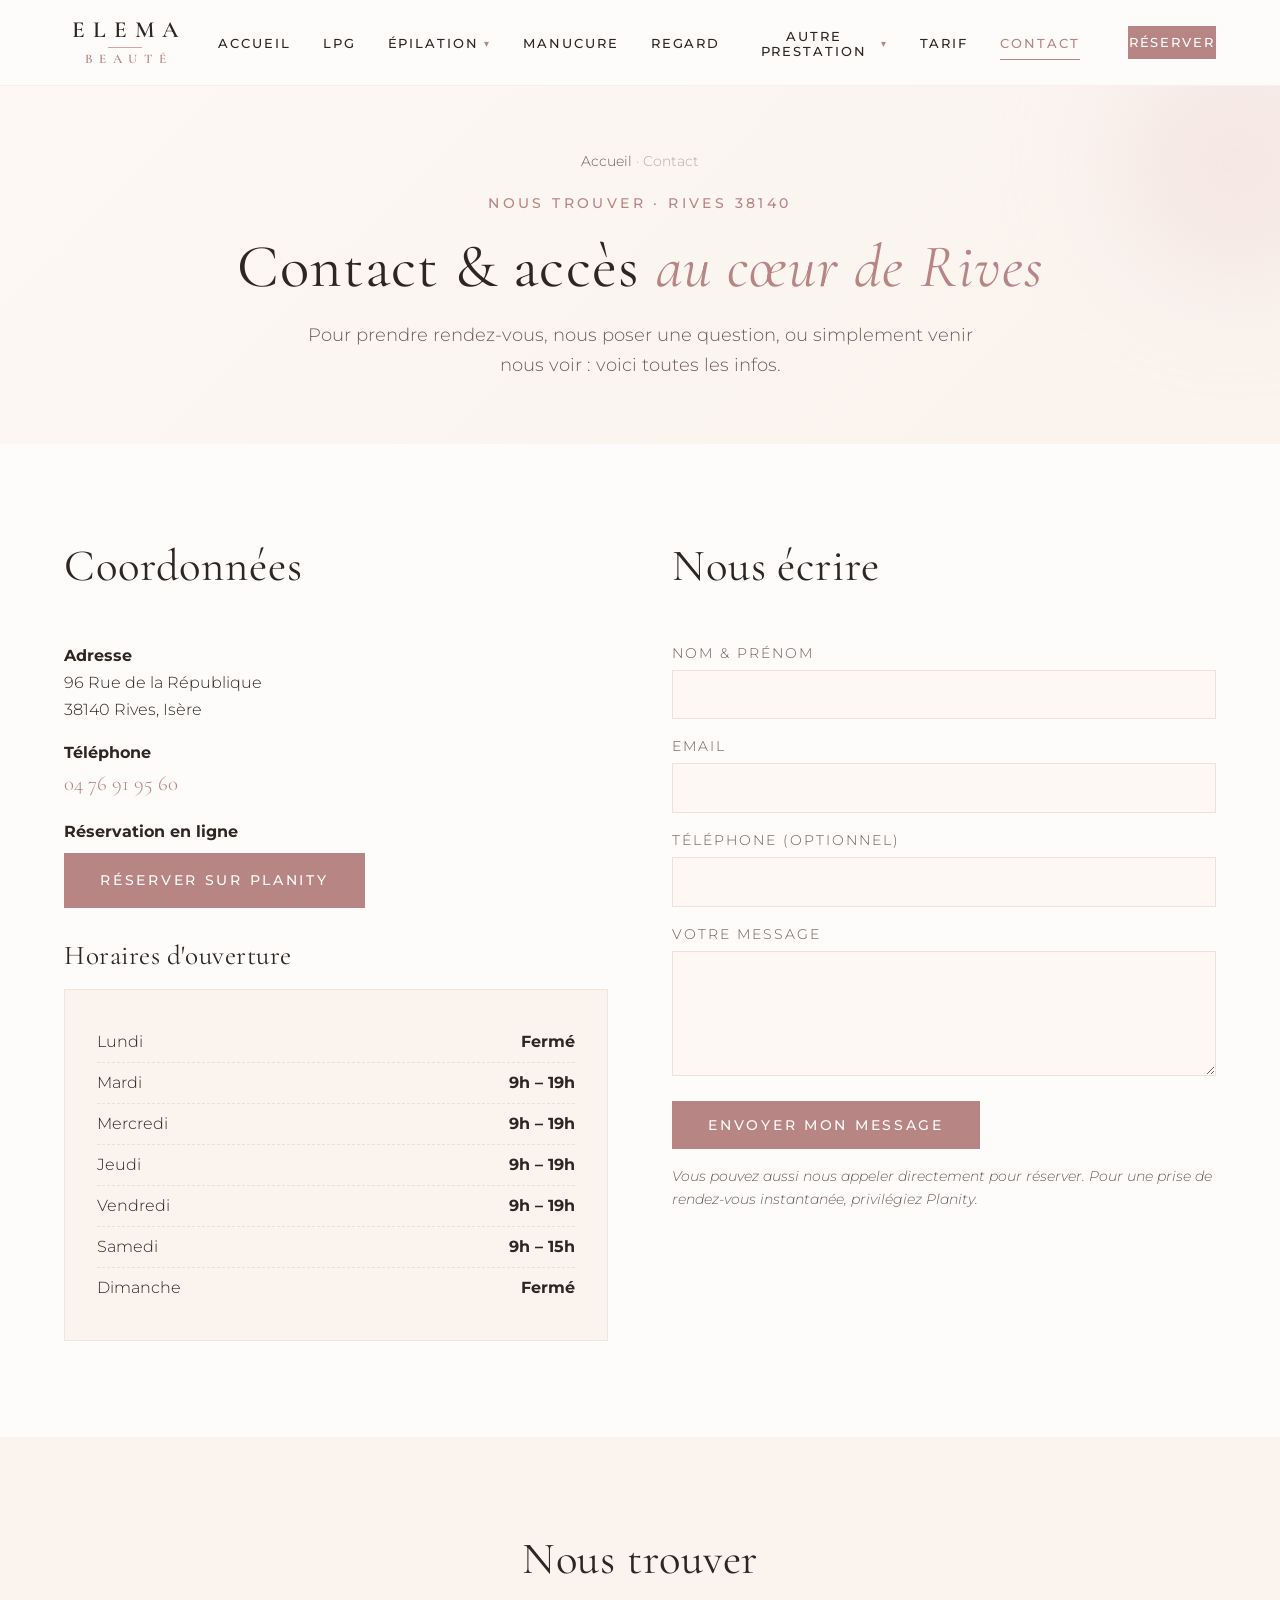
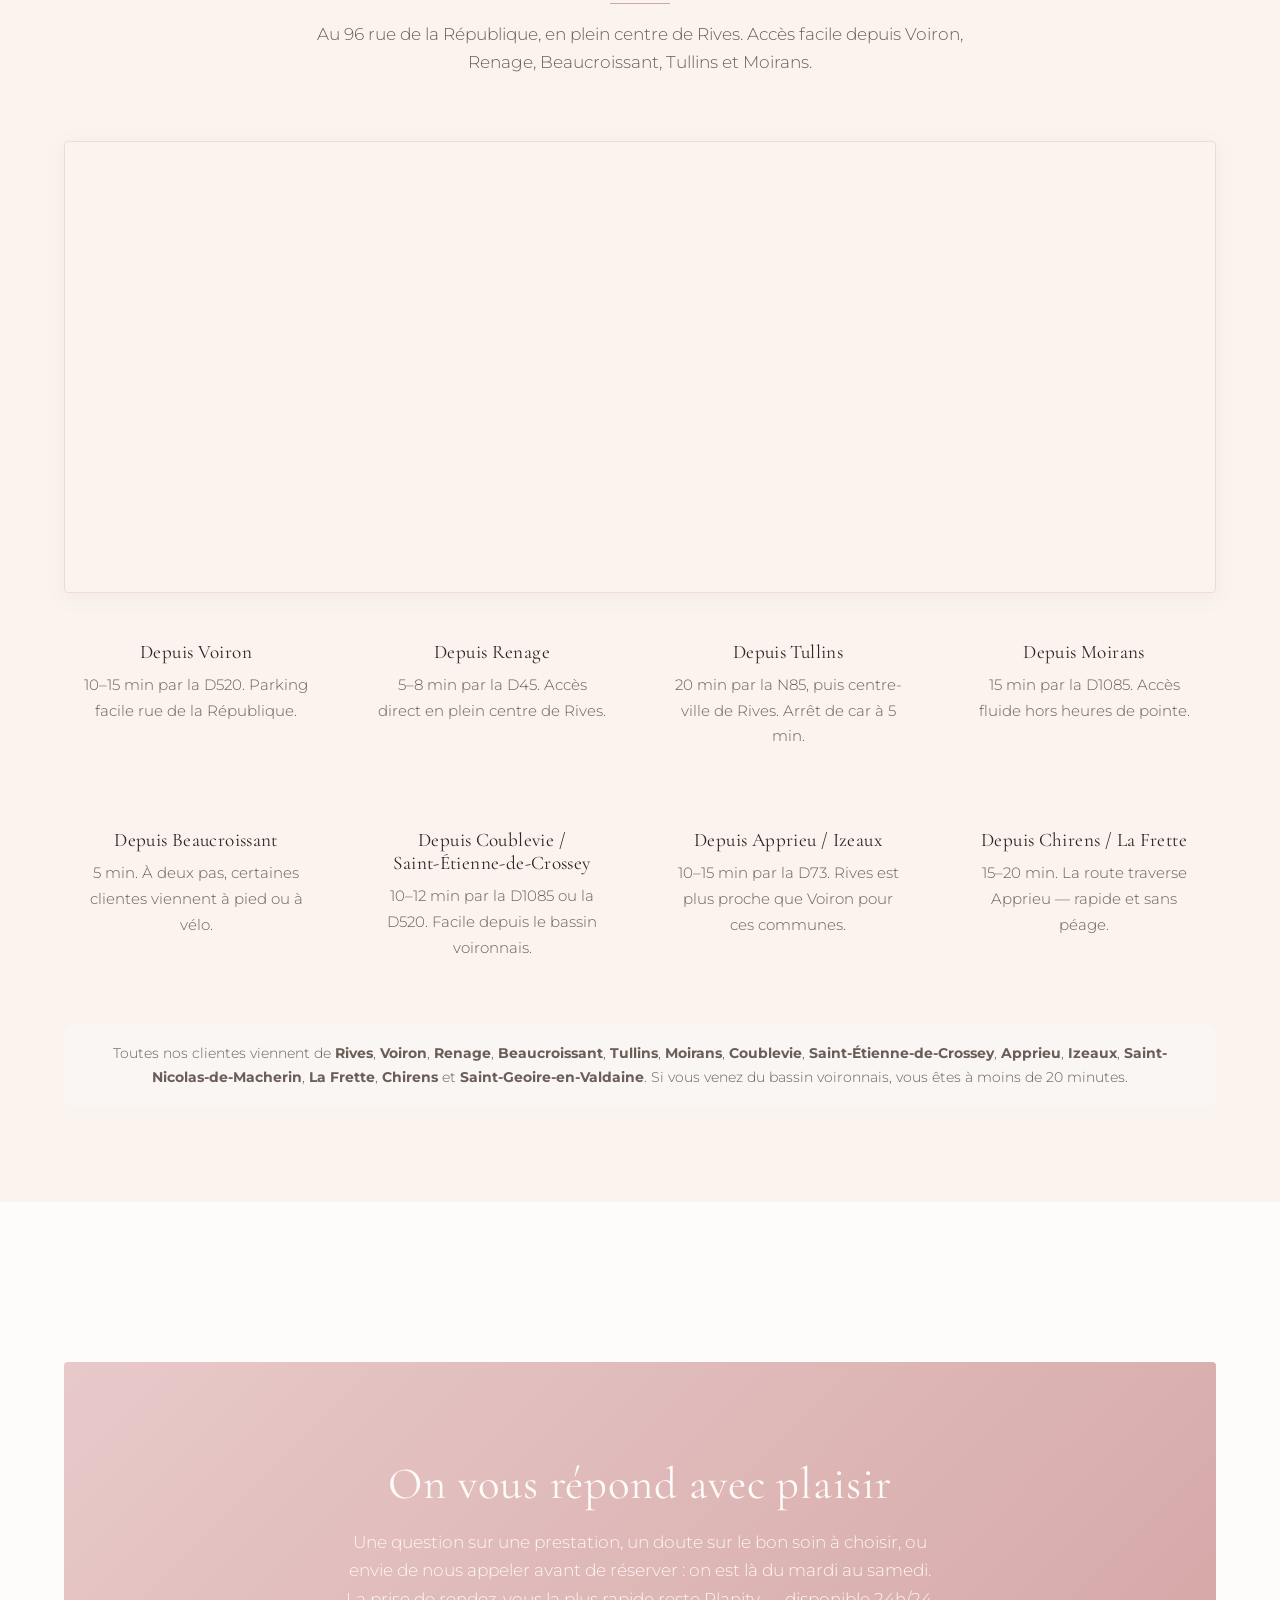
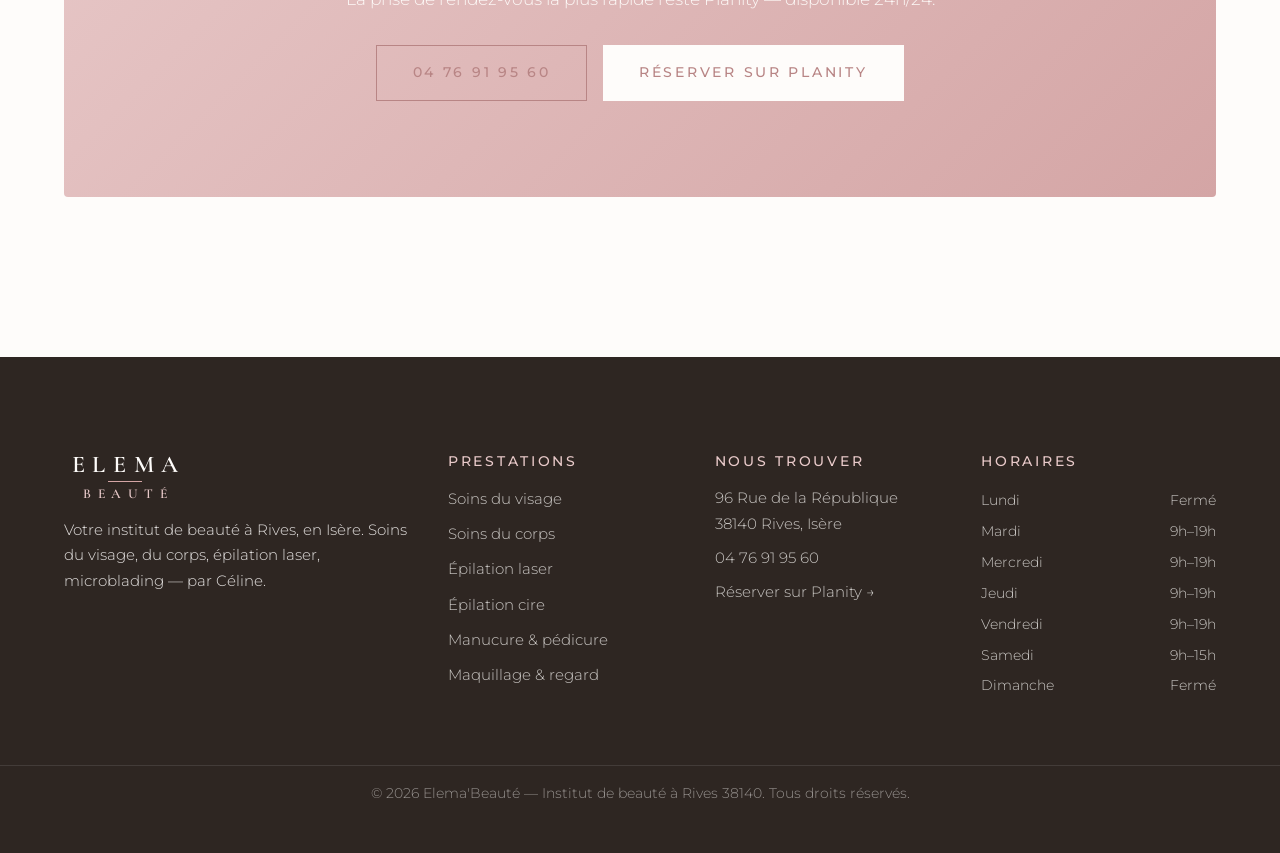
==== commit 3ad83a1a: "Add logo to footer, bolder logo lettering, white navbar CTA, more opaque footer text - Stacked ELEMA" ====
--- a/contact.html
+++ b/contact.html
@@ -206,7 +206,7 @@
 
   <footer class="footer">
     <div class="container">
-      <div class="footer-brand"><h3>Elema'Beauté</h3><p>Votre institut de beauté à Rives, en Isère. Soins du visage, du corps, épilation laser, microblading — par Céline.</p></div>
+      <div class="footer-brand"><a href="index.html" class="footer-logo" aria-label="Elema'Beauté — Accueil"><span class="footer-logo-top">Elema</span><span class="footer-logo-bottom">Beauté</span></a><p>Votre institut de beauté à Rives, en Isère. Soins du visage, du corps, épilation laser, microblading — par Céline.</p></div>
       <div><h4>Prestations</h4><ul><li><a href="soins-visage.html">Soins du visage</a></li><li><a href="soins-corps.html">Soins du corps</a></li><li><a href="epilation-laser.html">Épilation laser</a></li><li><a href="epilation.html">Épilation cire</a></li><li><a href="manucure-pedicure.html">Manucure & pédicure</a></li><li><a href="maquillage-regard.html">Maquillage & regard</a></li></ul></div>
       <div class="footer-contact"><h4>Nous trouver</h4><p>96 Rue de la République<br>38140 Rives, Isère</p><p><a href="tel:+33476919560">04 76 91 95 60</a></p><p><a href="https://www.planity.com/elema-beaute-38140-rives" target="_blank" rel="noopener">Réserver sur Planity →</a></p></div>
       <div><h4>Horaires</h4><div class="footer-hours"><div><span>Lundi</span><span>Fermé</span></div><div><span>Mardi</span><span>9h–19h</span></div><div><span>Mercredi</span><span>9h–19h</span></div><div><span>Jeudi</span><span>9h–19h</span></div><div><span>Vendredi</span><span>9h–19h</span></div><div><span>Samedi</span><span>9h–15h</span></div><div><span>Dimanche</span><span>Fermé</span></div></div></div>
--- a/css/style.css
+++ b/css/style.css
@@ -245,7 +245,7 @@
 .nav-logo-top,
 .nav-logo-bottom {
   font-family: var(--font-serif);
-  font-weight: 500;
+  font-weight: 600;
   text-transform: uppercase;
   display: block;
   transition: color var(--transition-fast);
@@ -425,6 +425,12 @@
   margin-left: 1rem;
 }
 
+/* Bouton Réserver de la navbar : texte blanc pour bien ressortir sur le fond rose/marron */
+.nav-cta .btn,
+.nav-cta .btn:hover {
+  color: #fff;
+}
+
 /* -------- Hero -------- */
 .hero {
   position: relative;
@@ -941,8 +947,54 @@
 }
 
 .footer-brand p {
-  color: rgba(254, 252, 250, 0.7);
+  color: rgba(254, 252, 250, 0.88);
   font-size: 0.95rem;
+}
+
+/* Logo Elema'Beauté en pied de page (fond sombre) */
+.footer-logo {
+  display: inline-flex;
+  flex-direction: column;
+  align-items: center;
+  gap: 0.3rem;
+  text-decoration: none;
+  line-height: 1;
+  margin-bottom: var(--space-sm);
+}
+
+.footer-logo-top,
+.footer-logo-bottom {
+  font-family: var(--font-serif);
+  font-weight: 600;
+  text-transform: uppercase;
+  display: block;
+}
+
+.footer-logo-top {
+  font-size: 1.5rem;
+  letter-spacing: 0.32em;
+  padding-left: 0.32em;
+  color: var(--blanc-casse);
+  position: relative;
+  padding-bottom: 0.34rem;
+}
+
+.footer-logo-top::after {
+  content: "";
+  position: absolute;
+  left: 50%;
+  bottom: 0;
+  transform: translateX(-50%);
+  width: 34px;
+  height: 1px;
+  background-color: var(--rose-poudre);
+}
+
+.footer-logo-bottom {
+  font-size: 0.85rem;
+  letter-spacing: 0.48em;
+  padding-left: 0.48em;
+  color: var(--rose-poudre-clair);
 }
 
 .footer h4 {
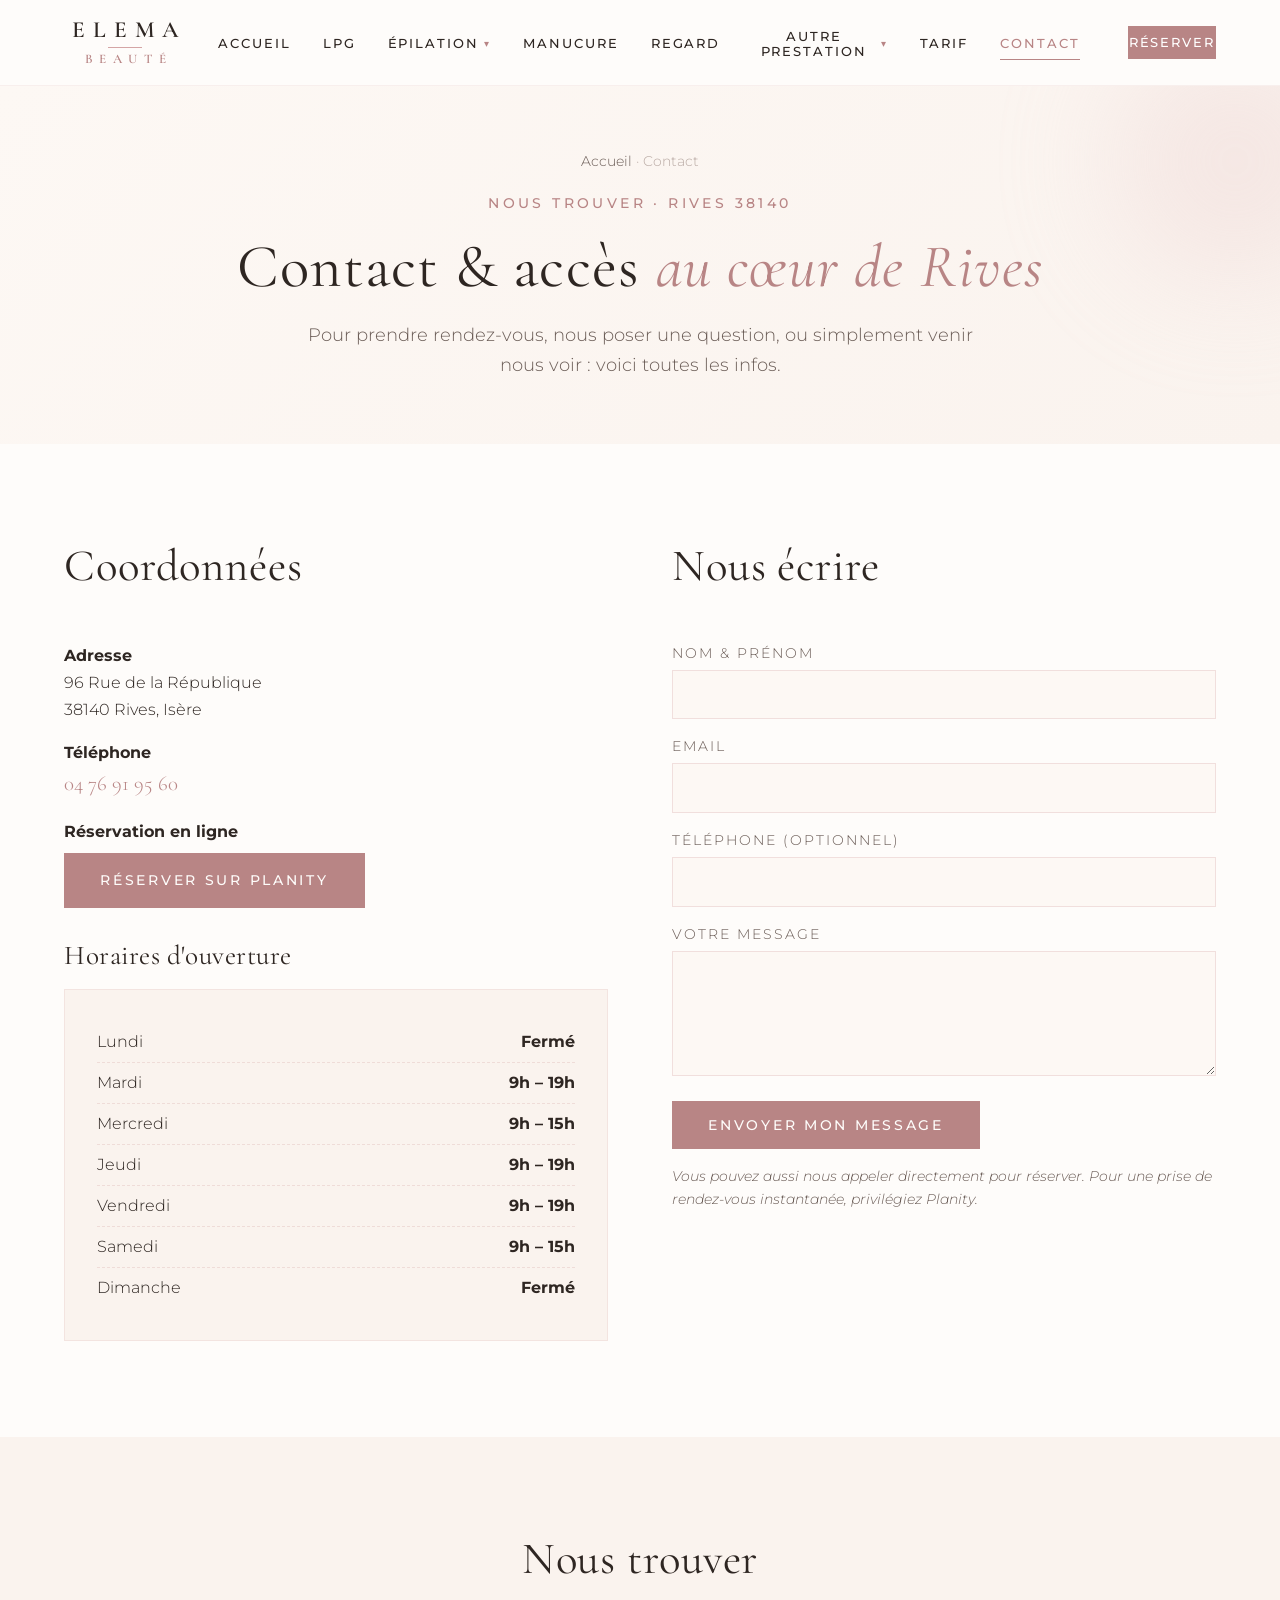
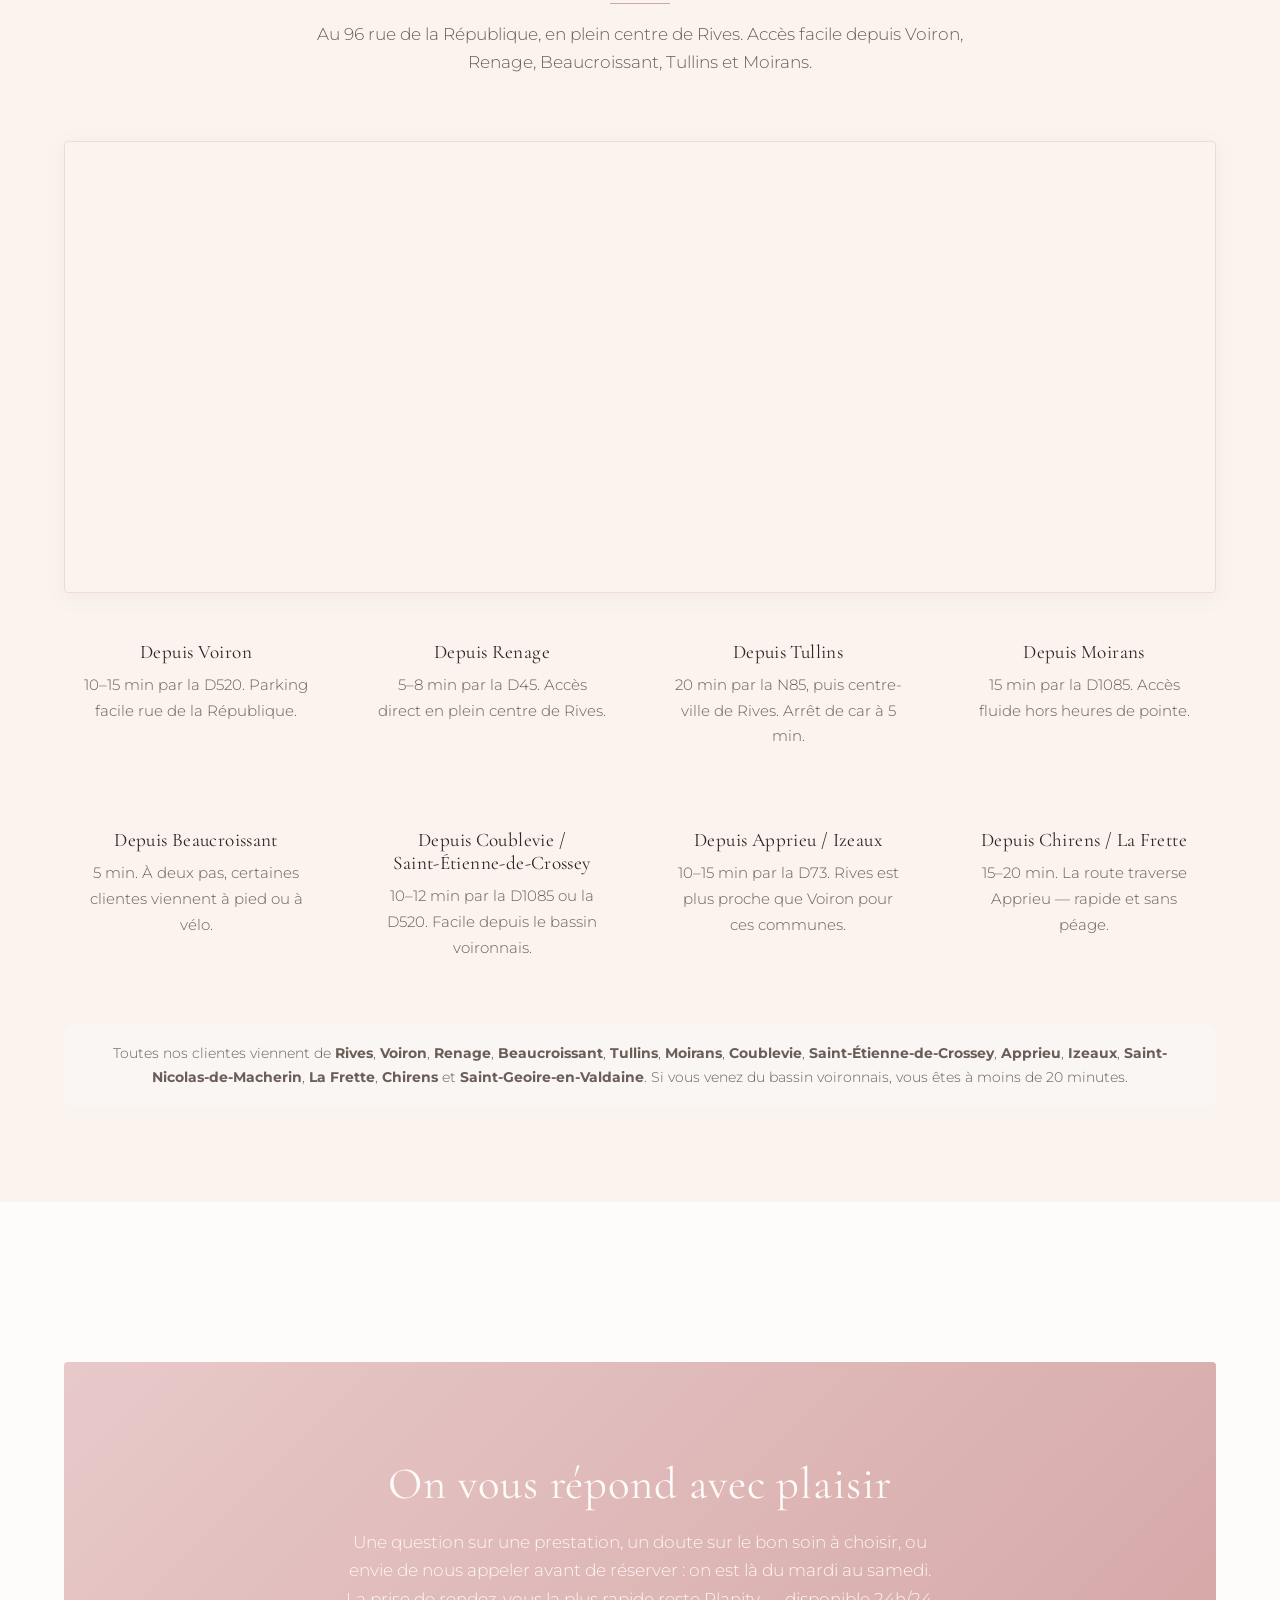
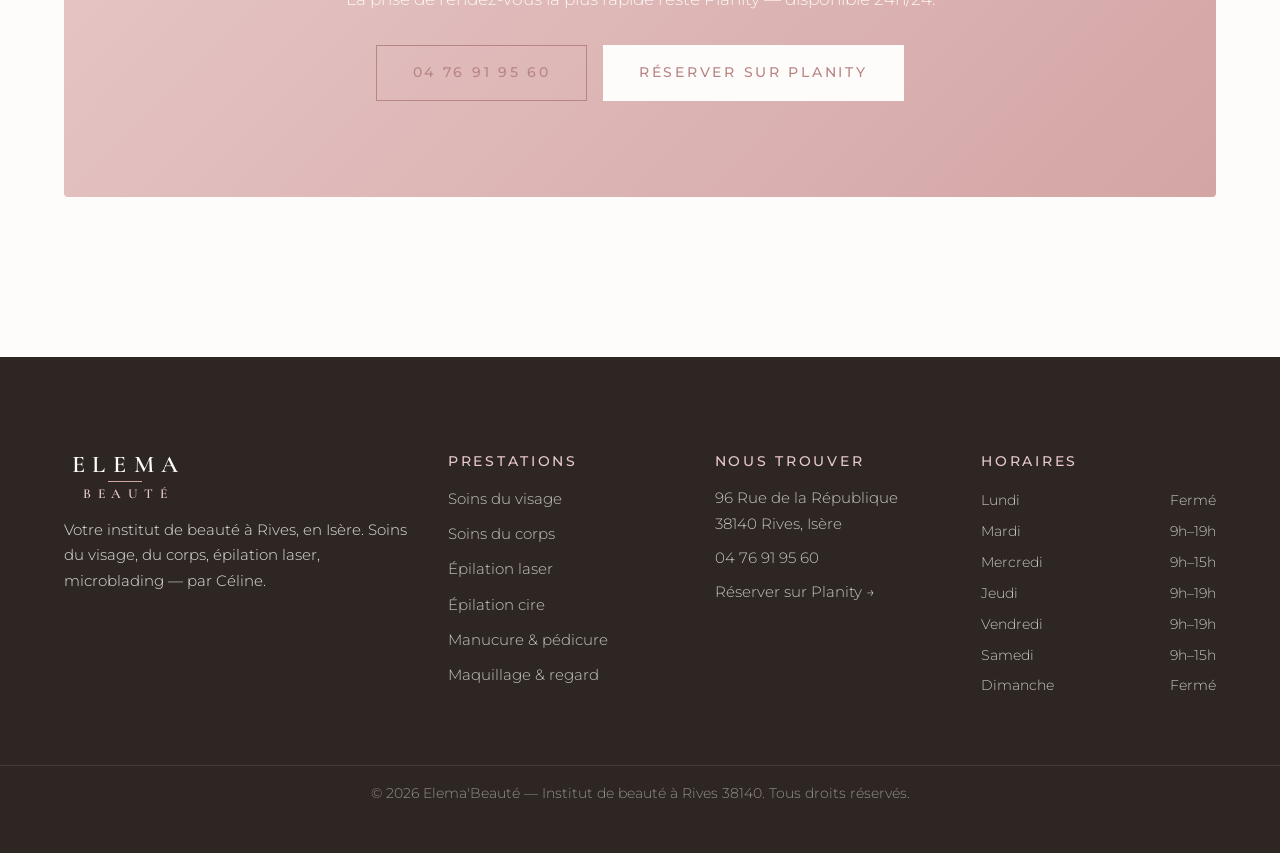
==== commit 1082b7ad: "Update Wednesday hours to 9h-15h site-wide (footers, contact, schema) Co-Authored-By: Claude Opus 4." ====
--- a/contact.html
+++ b/contact.html
@@ -100,7 +100,7 @@
           <div class="hours-box">
             <div class="hours-row"><span>Lundi</span><strong>Fermé</strong></div>
             <div class="hours-row"><span>Mardi</span><strong>9h – 19h</strong></div>
-            <div class="hours-row"><span>Mercredi</span><strong>9h – 19h</strong></div>
+            <div class="hours-row"><span>Mercredi</span><strong>9h – 15h</strong></div>
             <div class="hours-row"><span>Jeudi</span><strong>9h – 19h</strong></div>
             <div class="hours-row"><span>Vendredi</span><strong>9h – 19h</strong></div>
             <div class="hours-row"><span>Samedi</span><strong>9h – 15h</strong></div>
@@ -209,7 +209,7 @@
       <div class="footer-brand"><a href="index.html" class="footer-logo" aria-label="Elema'Beauté — Accueil"><span class="footer-logo-top">Elema</span><span class="footer-logo-bottom">Beauté</span></a><p>Votre institut de beauté à Rives, en Isère. Soins du visage, du corps, épilation laser, microblading — par Céline.</p></div>
       <div><h4>Prestations</h4><ul><li><a href="soins-visage.html">Soins du visage</a></li><li><a href="soins-corps.html">Soins du corps</a></li><li><a href="epilation-laser.html">Épilation laser</a></li><li><a href="epilation.html">Épilation cire</a></li><li><a href="manucure-pedicure.html">Manucure & pédicure</a></li><li><a href="maquillage-regard.html">Maquillage & regard</a></li></ul></div>
       <div class="footer-contact"><h4>Nous trouver</h4><p>96 Rue de la République<br>38140 Rives, Isère</p><p><a href="tel:+33476919560">04 76 91 95 60</a></p><p><a href="https://www.planity.com/elema-beaute-38140-rives" target="_blank" rel="noopener">Réserver sur Planity →</a></p></div>
-      <div><h4>Horaires</h4><div class="footer-hours"><div><span>Lundi</span><span>Fermé</span></div><div><span>Mardi</span><span>9h–19h</span></div><div><span>Mercredi</span><span>9h–19h</span></div><div><span>Jeudi</span><span>9h–19h</span></div><div><span>Vendredi</span><span>9h–19h</span></div><div><span>Samedi</span><span>9h–15h</span></div><div><span>Dimanche</span><span>Fermé</span></div></div></div>
+      <div><h4>Horaires</h4><div class="footer-hours"><div><span>Lundi</span><span>Fermé</span></div><div><span>Mardi</span><span>9h–19h</span></div><div><span>Mercredi</span><span>9h–15h</span></div><div><span>Jeudi</span><span>9h–19h</span></div><div><span>Vendredi</span><span>9h–19h</span></div><div><span>Samedi</span><span>9h–15h</span></div><div><span>Dimanche</span><span>Fermé</span></div></div></div>
     </div>
     <div class="footer-bottom"><p>© <span id="current-year"></span> Elema'Beauté — Institut de beauté à Rives 38140. Tous droits réservés.</p></div>
   </footer>
--- a/css/style.css
+++ b/css/style.css
@@ -557,6 +557,305 @@
   font-size: 1.1rem;
 }
 
+/* Page-hero avec bannière (2 colonnes : texte + image) */
+.page-hero--banner {
+  text-align: left;
+}
+
+.page-hero--banner .container {
+  display: grid;
+  grid-template-columns: 1.15fr 1fr;
+  gap: var(--space-lg);
+  align-items: center;
+}
+
+.page-hero--banner p {
+  max-width: 560px;
+  margin: 0;
+}
+
+.page-hero--banner .page-hero-image {
+  position: relative;
+}
+
+.page-hero--banner .page-hero-image img {
+  border-radius: 4px;
+  box-shadow: var(--shadow-medium);
+}
+
+.page-hero--banner .page-hero-image::before {
+  content: "";
+  position: absolute;
+  top: 18px;
+  left: 18px;
+  right: -18px;
+  bottom: -18px;
+  border: 1px solid var(--rose-poudre);
+  z-index: -1;
+}
+
+@media (max-width: 968px) {
+  .page-hero--banner {
+    text-align: center;
+  }
+  .page-hero--banner .container {
+    grid-template-columns: 1fr;
+  }
+  .page-hero--banner p {
+    margin: 0 auto;
+  }
+  .page-hero--banner .page-hero-image {
+    order: -1;
+    margin-bottom: var(--space-md);
+  }
+  .page-hero--banner .page-hero-image::before {
+    display: none;
+  }
+}
+
+/* Carrousel (bannière multi-images) */
+.carousel {
+  position: relative;
+  overflow: hidden;
+  border-radius: 4px;
+  box-shadow: var(--shadow-medium);
+}
+
+.carousel-track {
+  position: relative;
+  aspect-ratio: 1 / 1;
+}
+
+.carousel-slide {
+  position: absolute;
+  inset: 0;
+  width: 100%;
+  height: 100%;
+  object-fit: cover;
+  opacity: 0;
+  transition: opacity 0.7s ease;
+  border-radius: 0;
+  box-shadow: none;
+}
+
+.carousel-slide.is-active {
+  opacity: 1;
+}
+
+.carousel-btn {
+  position: absolute;
+  top: 50%;
+  transform: translateY(-50%);
+  width: 40px;
+  height: 40px;
+  border: none;
+  background-color: rgba(254, 252, 250, 0.82);
+  color: var(--rose-poudre-fonce);
+  border-radius: 50%;
+  font-size: 1.6rem;
+  line-height: 1;
+  cursor: pointer;
+  display: flex;
+  align-items: center;
+  justify-content: center;
+  transition: background-color var(--transition-fast);
+  z-index: 2;
+}
+
+.carousel-btn:hover {
+  background-color: #fff;
+}
+
+.carousel-prev { left: 12px; }
+.carousel-next { right: 12px; }
+
+.carousel-dots {
+  position: absolute;
+  bottom: 14px;
+  left: 50%;
+  transform: translateX(-50%);
+  display: flex;
+  gap: 8px;
+  z-index: 2;
+}
+
+.carousel-dot {
+  width: 9px;
+  height: 9px;
+  border-radius: 50%;
+  border: none;
+  padding: 0;
+  background-color: rgba(254, 252, 250, 0.6);
+  cursor: pointer;
+  transition: background-color var(--transition-fast), transform var(--transition-fast);
+}
+
+.carousel-dot.is-active {
+  background-color: #fff;
+  transform: scale(1.25);
+}
+
+/* Slider Avant / Après */
+.ba-slider {
+  position: relative;
+  max-width: 480px;
+  margin: var(--space-md) auto 0;
+  aspect-ratio: 746 / 978;
+  overflow: hidden;
+  border-radius: 4px;
+  box-shadow: var(--shadow-medium);
+  user-select: none;
+  touch-action: none;
+  --pos: 50%;
+}
+
+.ba-img {
+  position: absolute;
+  inset: 0;
+  width: 100%;
+  height: 100%;
+  object-fit: cover;
+  display: block;
+}
+
+.ba-before {
+  clip-path: inset(0 calc(100% - var(--pos)) 0 0);
+}
+
+.ba-divider {
+  position: absolute;
+  top: 0;
+  bottom: 0;
+  left: var(--pos);
+  width: 2px;
+  margin-left: -1px;
+  background-color: #fff;
+  box-shadow: 0 0 8px rgba(0, 0, 0, 0.35);
+  pointer-events: none;
+}
+
+.ba-handle {
+  position: absolute;
+  top: 50%;
+  left: var(--pos);
+  width: 46px;
+  height: 46px;
+  transform: translate(-50%, -50%);
+  background-color: rgba(255, 255, 255, 0.92);
+  border-radius: 50%;
+  display: flex;
+  align-items: center;
+  justify-content: center;
+  color: var(--rose-poudre-fonce);
+  font-size: 1.2rem;
+  letter-spacing: -0.05em;
+  box-shadow: 0 2px 10px rgba(0, 0, 0, 0.3);
+  pointer-events: none;
+}
+
+.ba-label {
+  position: absolute;
+  top: 12px;
+  padding: 4px 12px;
+  font-family: var(--font-sans);
+  font-size: 0.68rem;
+  font-weight: 500;
+  letter-spacing: 0.18em;
+  text-transform: uppercase;
+  color: #fff;
+  background-color: rgba(46, 38, 34, 0.55);
+  border-radius: 20px;
+  pointer-events: none;
+}
+
+.ba-label-before { left: 12px; }
+.ba-label-after { right: 12px; }
+
+.ba-range {
+  position: absolute;
+  inset: 0;
+  width: 100%;
+  height: 100%;
+  margin: 0;
+  opacity: 0;
+  cursor: ew-resize;
+}
+
+/* Galerie carrousel (réalisations) */
+.gallery {
+  position: relative;
+  margin-top: var(--space-md);
+}
+
+.gallery-track {
+  display: flex;
+  gap: var(--space-sm);
+  overflow-x: auto;
+  scroll-snap-type: x mandatory;
+  scroll-behavior: smooth;
+  -webkit-overflow-scrolling: touch;
+  scrollbar-width: none;
+  padding-bottom: 2px;
+}
+
+.gallery-track::-webkit-scrollbar {
+  display: none;
+}
+
+.gallery-item {
+  flex: 0 0 calc((100% - 2 * var(--space-sm)) / 3);
+  min-width: 0;
+  aspect-ratio: 3 / 4;
+  height: auto;
+  object-fit: cover;
+  border-radius: 4px;
+  scroll-snap-align: start;
+  box-shadow: var(--shadow-soft);
+  display: block;
+}
+
+.gallery-arrow {
+  position: absolute;
+  top: 50%;
+  transform: translateY(-50%);
+  width: 44px;
+  height: 44px;
+  border: none;
+  background-color: rgba(254, 252, 250, 0.9);
+  color: var(--rose-poudre-fonce);
+  border-radius: 50%;
+  font-size: 1.6rem;
+  line-height: 1;
+  cursor: pointer;
+  display: flex;
+  align-items: center;
+  justify-content: center;
+  box-shadow: 0 2px 10px rgba(46, 38, 34, 0.18);
+  transition: background-color var(--transition-fast);
+  z-index: 2;
+}
+
+.gallery-arrow:hover {
+  background-color: #fff;
+}
+
+.gallery-prev { left: -10px; }
+.gallery-next { right: -10px; }
+
+@media (max-width: 968px) {
+  .gallery-item {
+    flex-basis: calc((100% - var(--space-sm)) / 2);
+  }
+}
+
+@media (max-width: 600px) {
+  .gallery-item {
+    flex-basis: 82%;
+  }
+  .gallery-prev { left: 4px; }
+  .gallery-next { right: 4px; }
+}
+
 .breadcrumb {
   font-size: 0.85rem;
   color: var(--gris-clair);
